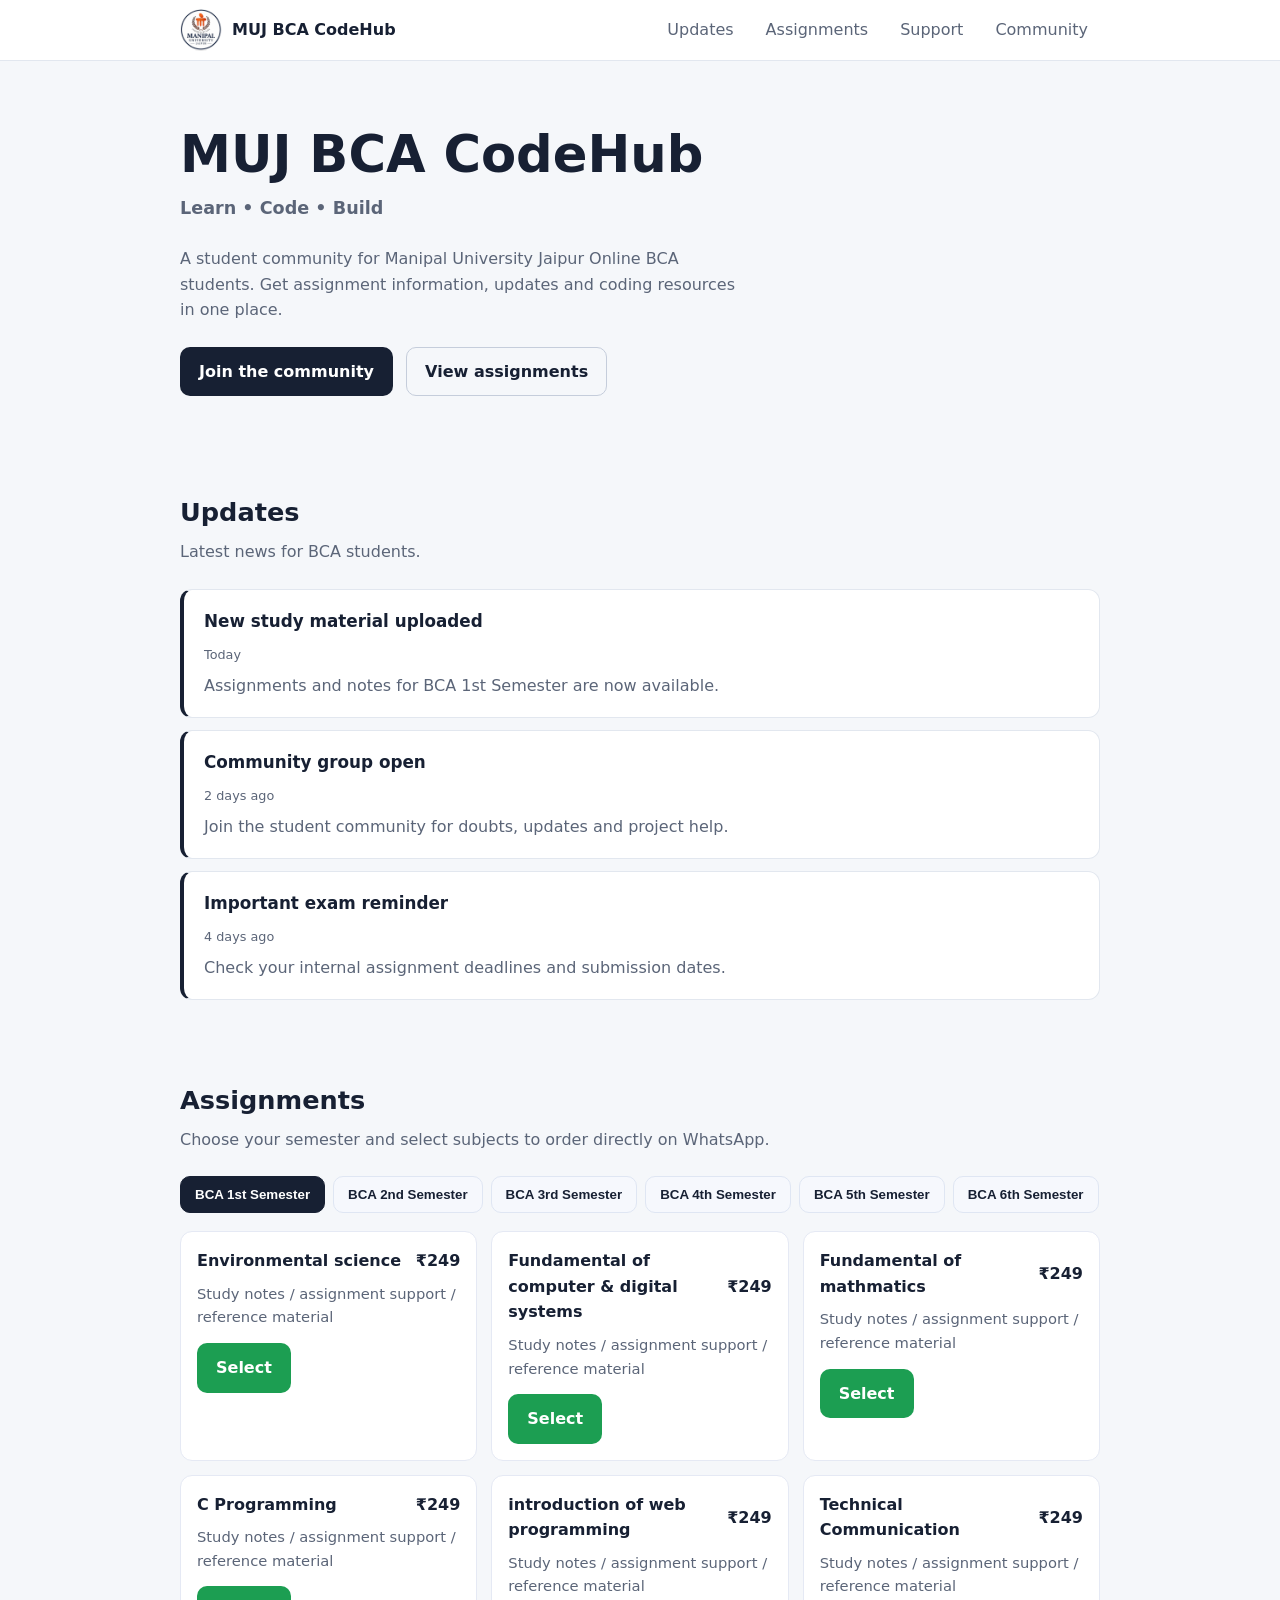
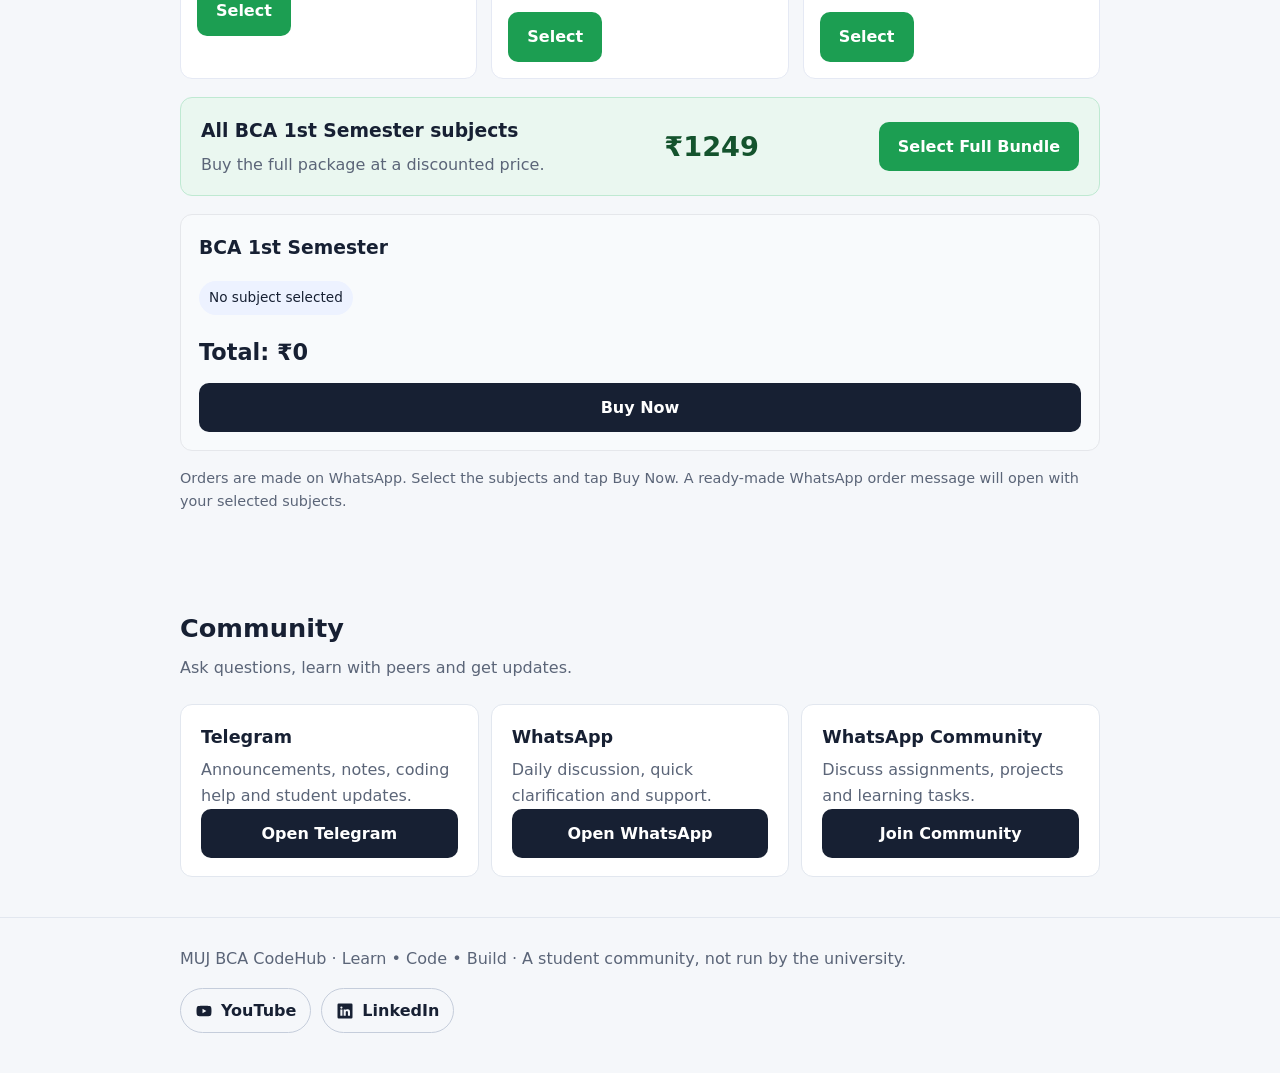
==== index.html @ c63b12f6 "Update index.html" ====
<!DOCTYPE html>
<html lang="en">
<head>
  <meta charset="UTF-8" />
  <meta name="viewport" content="width=device-width, initial-scale=1" />
  <title>MUJ BCA CodeHub | Learn • Code • Build</title>
  <meta name="description" content="Community website for Manipal University Jaipur Online BCA students: updates, assignments and coding resources." />
  <link rel="stylesheet" href="style.css" />
</head>
<body>

  <header>
    <div class="wrap header-row">
      <a class="brand" href="#top">
        <img class="logo-img" alt="Manipal University Jaipur logo" width="42" height="42" src="logo.png" />
        <span class="brand-name">MUJ BCA CodeHub</span>
      </a>

     <nav>
  <a href="#updates">Updates</a>
  <a href="#assignments">Assignments</a>
  <a href="support.html">Support</a>
  <a href="#community">Community</a>
</nav>
    </div>
  </header>

  <main id="top">
    <section class="hero">
      <div class="wrap">
        <h1>MUJ BCA CodeHub</h1>
        <p class="tagline">Learn • Code • Build</p>
        <p>A student community for Manipal University Jaipur Online BCA students. Get assignment information, updates and coding resources in one place.</p>
        <a class="btn btn-primary" href="#community">Join the community</a>
        <a class="btn btn-light" href="#assignments">View assignments</a>
      </div>
    </section>

    <section id="updates">
      <div class="wrap">
        <h2>Updates</h2>
        <p class="section-note">Latest news for BCA students.</p>

        <div class="updates">
          <article class="card update">
            <h3>New study material uploaded</h3>
            <time>Today</time>
            <p>Assignments and notes for BCA 1st Semester are now available.</p>
          </article>

          <article class="card update">
            <h3>Community group open</h3>
            <time>2 days ago</time>
            <p>Join the student community for doubts, updates and project help.</p>
          </article>

          <article class="card update">
            <h3>Important exam reminder</h3>
            <time>4 days ago</time>
            <p>Check your internal assignment deadlines and submission dates.</p>
          </article>
        </div>
      </div>
    </section>

    <section id="assignments">
      <div class="wrap">
        <h2>Assignments</h2>
        <p class="section-note">Choose your semester and select subjects to order directly on WhatsApp.</p>

        <div class="tabs" id="semester-tabs" aria-label="Semesters"></div>

        <div class="subjects-wrap">
          <div class="subjects" id="subjects-list"></div>
        </div>

        <div class="card bundle" id="bundle-card"></div>

        <div class="summary" id="summary"></div>

        <p class="how-to">
          Orders are made on WhatsApp. Select the subjects and tap Buy Now.
          A ready-made WhatsApp order message will open with your selected subjects.
        </p>
      </div>
    </section>

    <section id="community">
      <div class="wrap">
        <h2>Community</h2>
        <p class="section-note">Ask questions, learn with peers and get updates.</p>

        <div class="links">
          <article class="card link-card">
            <div>
              <h3>Telegram</h3>
              <p>Announcements, notes, coding help and student updates.</p>
            </div>
            <a class="btn btn-primary" href="https://t.me/muj_bca" target="_blank" rel="noopener">Open Telegram</a>
          </article>

          <article class="card link-card">
            <div>
              <h3>WhatsApp</h3>
              <p>Daily discussion, quick clarification and support.</p>
            </div>
            <a class="btn btn-primary" href="https://wa.me/+918750399015" target="_blank" rel="noopener">Open WhatsApp</a>
          </article>

          <article class="card link-card">
            <div>
              <h3>WhatsApp Community</h3>
              <p>Discuss assignments, projects and learning tasks.</p>
            </div>
            <a class="btn btn-primary" href="https://chat.whatsapp.com/Hvkx0GM9Dso0vhplmhSDgk" target="_blank" rel="noopener">Join Community</a>
          </article>
        </div>
      </div>
    </section>
  </main>

  <footer>
    <div class="wrap footer-row">
      <p class="footer-text">MUJ BCA CodeHub · Learn • Code • Build · A student community, not run by the university.</p>

      <div class="social">
        <a href="https://youtube.com/@suchcut" target="_blank" rel="noopener" aria-label="YouTube">
          <svg viewBox="0 0 24 24" fill="currentColor" aria-hidden="true">
            <path d="M21.6 7.2a2.5 2.5 0 0 0-1.8-1.8C18.2 5 12 5 12 5s-6.2 0-7.8.4A2.5 2.5 0 0 0 2.4 7.2C2 8.8 2 12 2 12s0 3.2.4 4.8a2.5 2.5 0 0 0 1.8 1.8C5.8 19 12 19 12 19s6.2 0 7.8-.4a2.5 2.5 0 0 0 1.8-1.8c.4-1.6.4-4.8.4-4.8s0-3.2-.4-4.8zM10 15V9l5.2 3z"/>
          </svg>
          YouTube
        </a>

        <a href="https://www.linkedin.com/in/abhishek-rai-b05128407?utm_source=share_via&utm_content=profile&utm_medium=member_android" target="_blank" rel="noopener" aria-label="LinkedIn">
          <svg viewBox="0 0 24 24" fill="currentColor" aria-hidden="true">
            <path d="M20.4 2H3.6A1.6 1.6 0 0 0 2 3.6v16.8A1.6 1.6 0 0 0 3.6 22h16.8a1.6 1.6 0 0 0 1.6-1.6V3.6A1.6 1.6 0 0 0 20.4 2zM7.2 5.9a1.5 1.5 0 1 1 0 3 1.5 1.5 0 0 1 0-3zM5.8 10h2.8v8.2H5.8zM10.2 10h2.7v1.1c.4-.7 1.3-1.3 2.6-1.3 2.6 0 3.2 1.7 3.2 3.9v4.5h-2.8v-4c0-1-.1-2.1-1.4-2.1s-1.5 1-1.5 2.1v4h-2.8z"/>
          </svg>
          LinkedIn
        </a>
      </div>
    </div>
  </footer>

  <script src="script.js"></script>
</body>
</html>
---- style.css ----
:root {
  --ink: #172033;
  --muted: #5b6578;
  --bg: #f5f7fa;
  --card: #ffffff;
  --line: #e2e7ef;
  --accent: #1c9e52;
  --accent-dark: #167f41;
  --accent-soft: #eaf7f0;
  --radius: 12px;
}

* { box-sizing: border-box; }

html {
  scroll-behavior: smooth;
  scroll-padding-top: 70px;
}

body {
  margin: 0;
  background: var(--bg);
  color: var(--ink);
  font-family: system-ui, -apple-system, "Segoe UI", Roboto, sans-serif;
  line-height: 1.6;
}

a:focus-visible,
button:focus-visible {
  outline: 3px solid var(--accent);
  outline-offset: 2px;
}

.wrap {
  max-width: 960px;
  margin: 0 auto;
  padding: 0 20px;
}

header {
  position: sticky;
  top: 0;
  z-index: 10;
  background: rgba(255, 255, 255, 0.96);
  border-bottom: 1px solid var(--line);
}

.header-row {
  display: flex;
  align-items: center;
  justify-content: space-between;
  gap: 8px;
  min-height: 60px;
}

.brand {
  display: flex;
  align-items: center;
  gap: 10px;
  color: var(--ink);
  text-decoration: none;
  font-weight: 700;
}

.logo-img {
  width: 42px;
  height: 42px;
  border-radius: 50%;
  display: block;
}

.brand-name {
  line-height: 1.2;
}

nav {
  display: flex;
  gap: 8px;
}

nav a {
  font-weight: 500;
  color: var(--muted);
  text-decoration: none;
  padding: 8px 12px;
  border-radius: 8px;
  transition: 0.2s ease;
}

.hero {
  padding: 64px 0 48px;
}

.hero h1 {
  margin: 0 0 10px;
  font-size: clamp(2rem, 7vw, 3.2rem);
  line-height: 1.15;
}

.tagline {
  margin: 0 0 16px;
  color: var(--muted);
  font-weight: 700;
  font-size: 1.1rem;
}

.hero p {
  max-width: 560px;
  margin: 0 0 24px;
  color: var(--muted);
}

.btn {
  display: inline-block;
  border: 1px solid transparent;
  border-radius: 10px;
  font: inherit;
  font-weight: 700;
  text-decoration: none;
  text-align: center;
  padding: 11px 18px;
  cursor: pointer;
  transition: 0.2s ease;
}

.btn-primary {
  background: var(--ink);
  color: #fff;
}

.btn-light {
  background: transparent;
  color: var(--ink);
  border-color: #c5cddb;
}

.btn-order {
  background: var(--accent);
  color: #fff;
}

.hero .btn {
  margin: 0 8px 8px 0;
}

section {
  padding: 40px 0;
}

section h2 {
  margin: 0 0 6px;
  font-size: 1.6rem;
}

.section-note {
  margin: 0 0 24px;
  color: var(--muted);
}

.card {
  background: var(--card);
  border: 1px solid var(--line);
  border-radius: var(--radius);
  padding: 18px 20px;
}

.update {
  border-left: 4px solid var(--ink);
}

.update h3 {
  margin: 0 0 6px;
  font-size: 1.05rem;
}

.update time {
  display: inline-block;
  color: var(--muted);
  font-size: 0.8rem;
  margin-bottom: 8px;
}

.update p {
  margin: 0;
  color: var(--muted);
}

.updates {
  display: grid;
  gap: 12px;
}

.tabs {
  display: flex;
  flex-wrap: wrap;
  gap: 8px;
  margin-bottom: 18px;
}

.tab {
  border: 1px solid #dfe6f3;
  background: #f6f8fd;
  color: var(--ink);
  border-radius: 10px;
  padding: 10px 14px;
  font-weight: 700;
  cursor: pointer;
}

.tab.active {
  background: var(--ink);
  color: #fff;
  border-color: var(--ink);
}

.subjects {
  display: grid;
  grid-template-columns: repeat(auto-fit, minmax(220px, 1fr));
  gap: 14px;
}

.subject-card {
  background: #fff;
  border: 1px solid #e5e9f4;
  border-radius: 12px;
  padding: 16px;
}

.subject-card.selected {
  border-color: #1d4ed8;
  background: #eef4ff;
}

.subject-top {
  display: flex;
  justify-content: space-between;
  align-items: center;
  gap: 10px;
  margin-bottom: 8px;
}

.subject-top h3 {
  margin: 0;
  font-size: 1rem;
}

.price {
  font-weight: 800;
  color: var(--ink);
}

.subject-desc {
  margin: 0 0 14px;
  color: var(--muted);
  font-size: 0.92rem;
}

.bundle {
  margin-top: 18px;
  background: var(--accent-soft);
  border-color: #bfe9d2;
}

.bundle-inner {
  display: flex;
  align-items: center;
  justify-content: space-between;
  gap: 16px;
  flex-wrap: wrap;
}

.bundle h3 {
  margin: 0 0 6px;
}

.bundle p {
  margin: 0;
  color: var(--muted);
}

.bundle-price {
  font-size: 1.7rem;
  font-weight: 900;
  color: #14532d;
}

.summary {
  margin-top: 18px;
  background: #f8fafc;
  border: 1px solid #e5e7eb;
  border-radius: 12px;
  padding: 18px;
}

.summary h3 {
  margin: 0 0 10px;
}

.summary-list {
  display: flex;
  flex-wrap: wrap;
  gap: 8px;
  padding: 8px 0;
}

.summary-list span {
  background: #edf2ff;
  border-radius: 999px;
  padding: 6px 10px;
  font-size: 0.85rem;
}

.summary-total {
  font-size: 1.4rem;
  font-weight: 800;
  margin: 12px 0;
}

.summary .btn {
  width: 100%;
}

.links {
  display: grid;
  gap: 12px;
}

.link-card {
  display: flex;
  flex-direction: column;
  justify-content: space-between;
  min-height: 170px;
}

.link-card h3 {
  margin: 0 0 6px;
  font-size: 1.1rem;
}

.link-card p {
  margin: 0;
  color: var(--muted);
}

footer {
  border-top: 1px solid var(--line);
  padding: 28px 0 40px;
}

.footer-row {
  display: flex;
  align-items: center;
  justify-content: space-between;
  flex-wrap: wrap;
  gap: 16px;
}

.footer-text {
  margin: 0;
  color: var(--muted);
}

.social {
  display: flex;
  gap: 10px;
  flex-wrap: wrap;
}

.social a {
  display: inline-flex;
  align-items: center;
  gap: 8px;
  text-decoration: none;
  color: var(--ink);
  border: 1px solid #c5cddb;
  border-radius: 999px;
  padding: 9px 14px;
  font-weight: 700;
  transition: 0.2s ease;
}

.social svg {
  width: 18px;
  height: 18px;
}

.how-to {
  margin-top: 16px;
  color: var(--muted);
  font-size: 0.9rem;
}

@media (min-width: 800px) {
  .links {
    grid-template-columns: repeat(3, 1fr);
  }
}

@media (max-width: 640px) {
  .header-row {
    flex-direction: column;
    justify-content: center;
    padding-top: 8px;
    padding-bottom: 8px;
  }

  nav {
    width: 100%;
    justify-content: space-between;
  }

  nav a {
    flex: 1;
    text-align: center;
  }

  .hero .btn,
  .summary .btn,
  .link-card .btn {
    display: block;
    width: 100%;
    margin-right: 0;
  }

  .bundle-inner {
    flex-direction: column;
    align-items: flex-start;
  }

  .social {
    width: 100%;
  }

  .social a {
    flex: 1 1 auto;
    justify-content: center;
  }
}

@media (hover: hover) {
  nav a:hover {
    background: #eef2ff;
    color: var(--ink);
  }

  .btn:hover {
    transform: translateY(-2px);
    box-shadow: 0 6px 14px rgba(23, 32, 51, 0.15);
  }

  .btn-primary:hover { background: #2b3957; }
  .btn-light:hover { background: #fff; border-color: var(--ink); }
  .btn-order:hover { background: var(--accent-dark); }

  .social a:hover {
    transform: translateY(-2px);
    box-shadow: 0 6px 14px rgba(23, 32, 51, 0.12);
    border-color: var(--ink);
  }
}
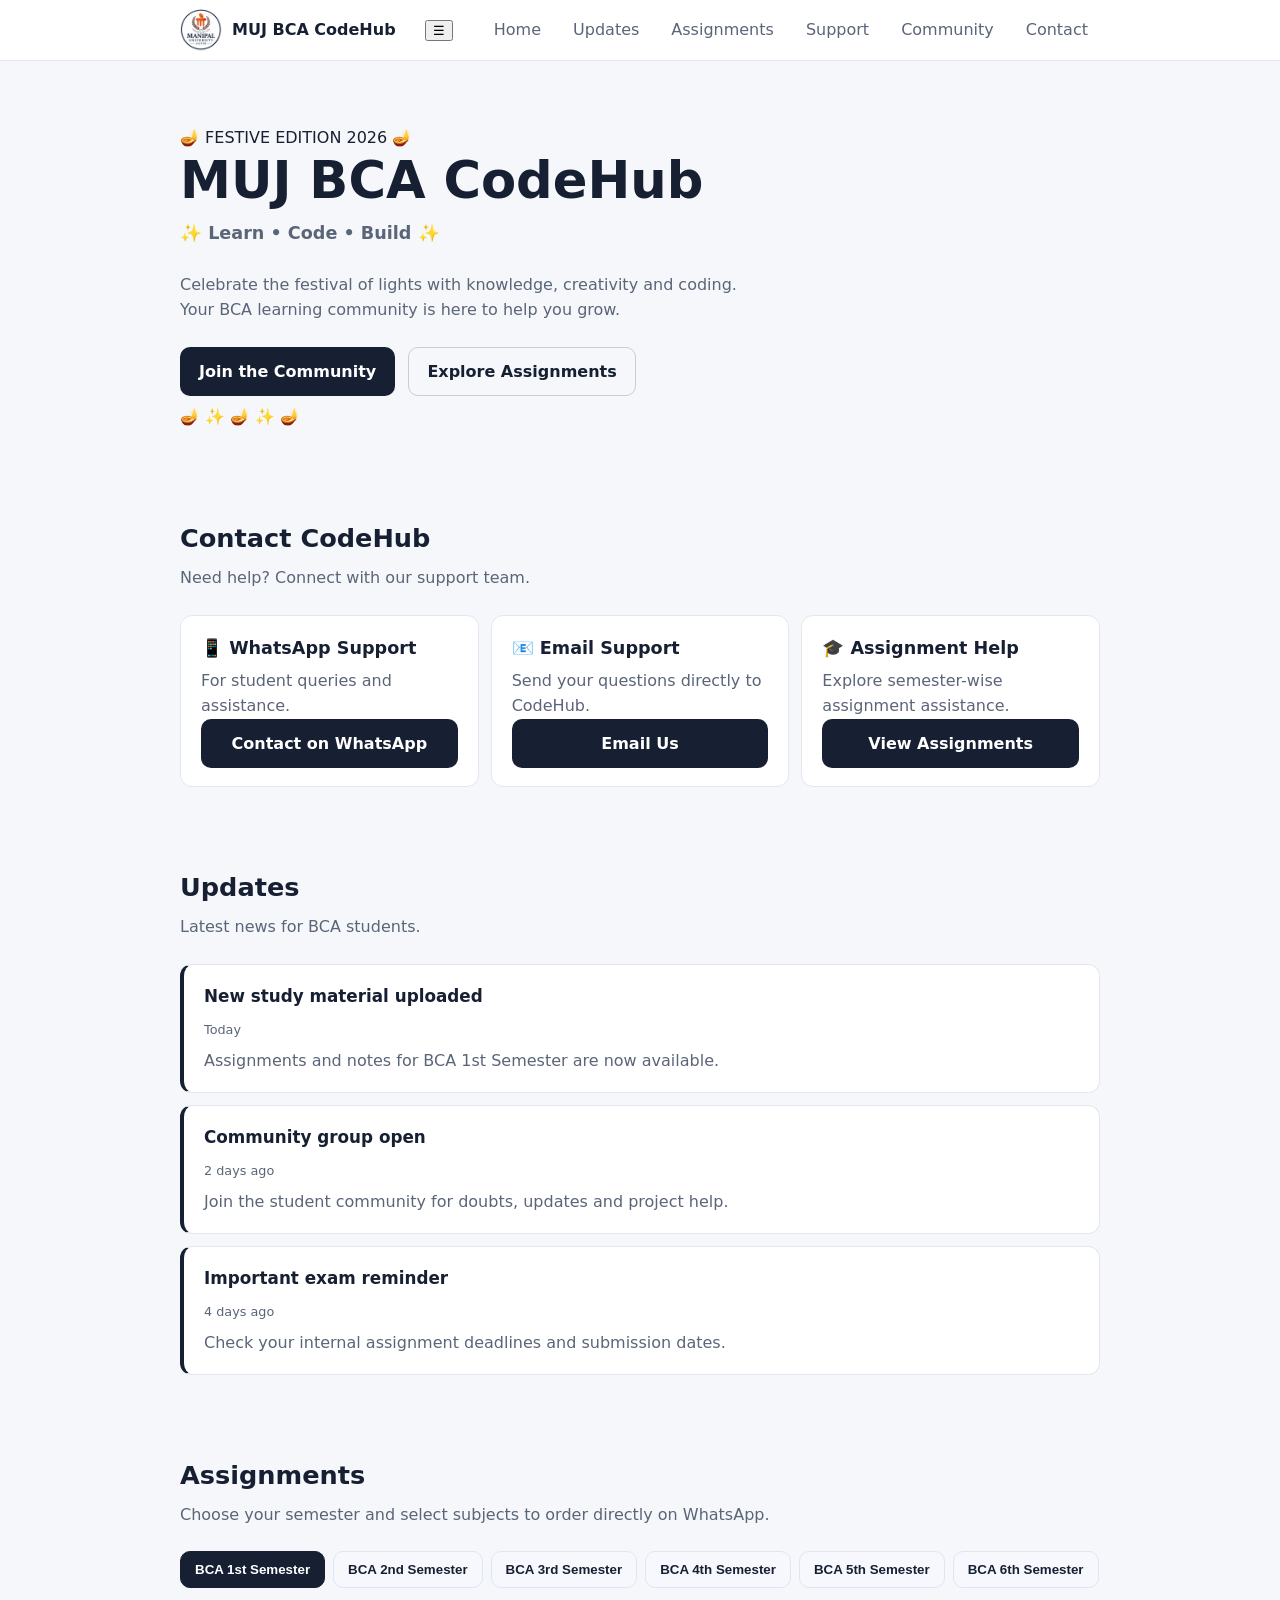
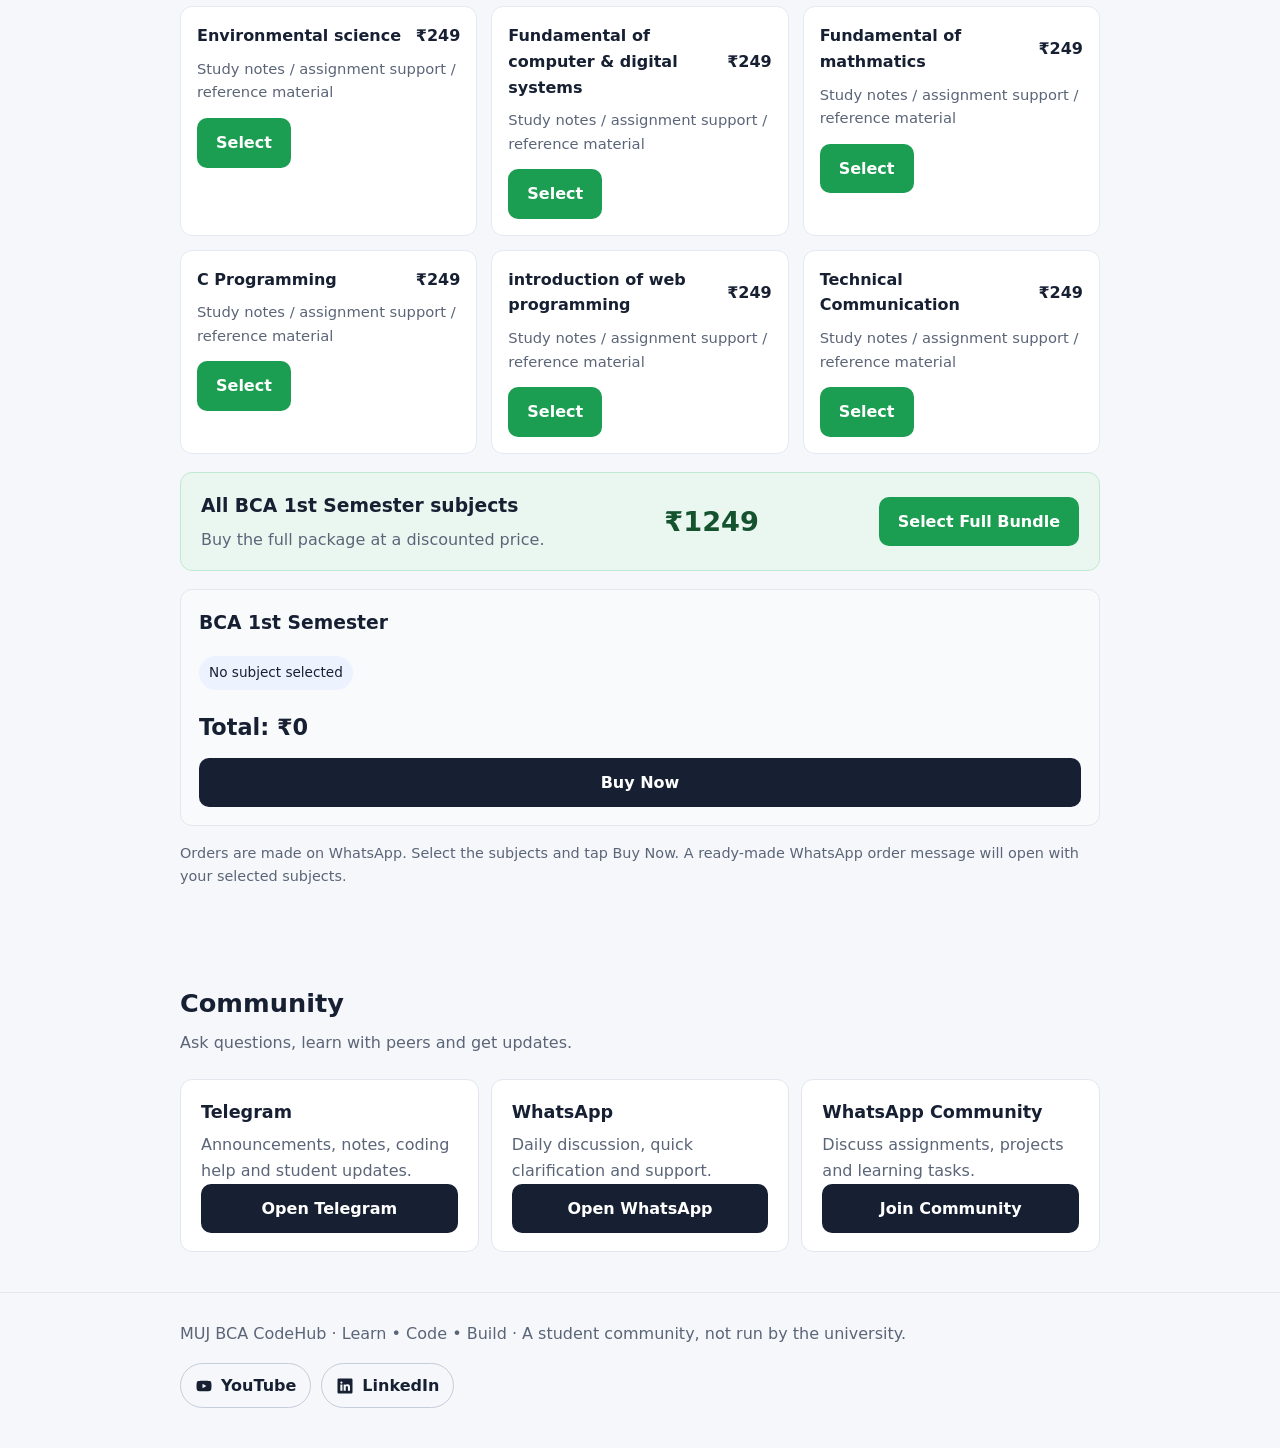
==== commit 2e44feb9: "Update index.html" ====
--- a/index.html
+++ b/index.html
@@ -16,25 +16,92 @@
         <span class="brand-name">MUJ BCA CodeHub</span>
       </a>
 
-     <nav>
+    <button class="menu-toggle" id="menu-toggle"
+        aria-label="Open menu" aria-expanded="false">
+  ☰
+</button>
+
+<nav id="main-nav">
+  <a href="#top">Home</a>
   <a href="#updates">Updates</a>
   <a href="#assignments">Assignments</a>
   <a href="support.html">Support</a>
   <a href="#community">Community</a>
+  <a href="#contact">Contact</a>
 </nav>
+
     </div>
   </header>
 
   <main id="top">
     <section class="hero">
-      <div class="wrap">
-        <h1>MUJ BCA CodeHub</h1>
-        <p class="tagline">Learn • Code • Build</p>
-        <p>A student community for Manipal University Jaipur Online BCA students. Get assignment information, updates and coding resources in one place.</p>
-        <a class="btn btn-primary" href="#community">Join the community</a>
-        <a class="btn btn-light" href="#assignments">View assignments</a>
-      </div>
-    </section>
+  <div class="wrap">
+
+    <div class="diwali-badge">🪔 FESTIVE EDITION 2026 🪔</div>
+
+    <h1>MUJ BCA CodeHub</h1>
+
+    <p class="tagline">✨ Learn • Code • Build ✨</p>
+
+    <p>
+      Celebrate the festival of lights with knowledge,
+      creativity and coding. Your BCA learning community
+      is here to help you grow.
+    </p>
+
+    <a class="btn btn-primary" href="#community">
+      Join the Community
+    </a>
+
+    <a class="btn btn-light" href="#assignments">
+      Explore Assignments
+    </a>
+
+    <div class="diwali-lights">
+      🪔 ✨ 🪔 ✨ 🪔
+    </div>
+
+  </div>
+</section>
+
+<section id="contact">
+  <div class="wrap">
+    <h2>Contact CodeHub</h2>
+    <p class="section-note">
+      Need help? Connect with our support team.
+    </p>
+
+    <div class="links">
+      <article class="card link-card">
+        <h3>📱 WhatsApp Support</h3>
+        <p>For student queries and assistance.</p>
+        <a class="btn btn-primary"
+           href="https://wa.me/918750399015"
+           target="_blank" rel="noopener">
+          Contact on WhatsApp
+        </a>
+      </article>
+
+      <article class="card link-card">
+        <h3>📧 Email Support</h3>
+        <p>Send your questions directly to CodeHub.</p>
+        <a class="btn btn-primary"
+           href="mailto:mujcodehub@gmail.com">
+          Email Us
+        </a>
+      </article>
+
+      <article class="card link-card">
+        <h3>🎓 Assignment Help</h3>
+        <p>Explore semester-wise assignment assistance.</p>
+        <a class="btn btn-primary" href="#assignments">
+          View Assignments
+        </a>
+      </article>
+    </div>
+  </div>
+</section>
+
 
     <section id="updates">
       <div class="wrap">
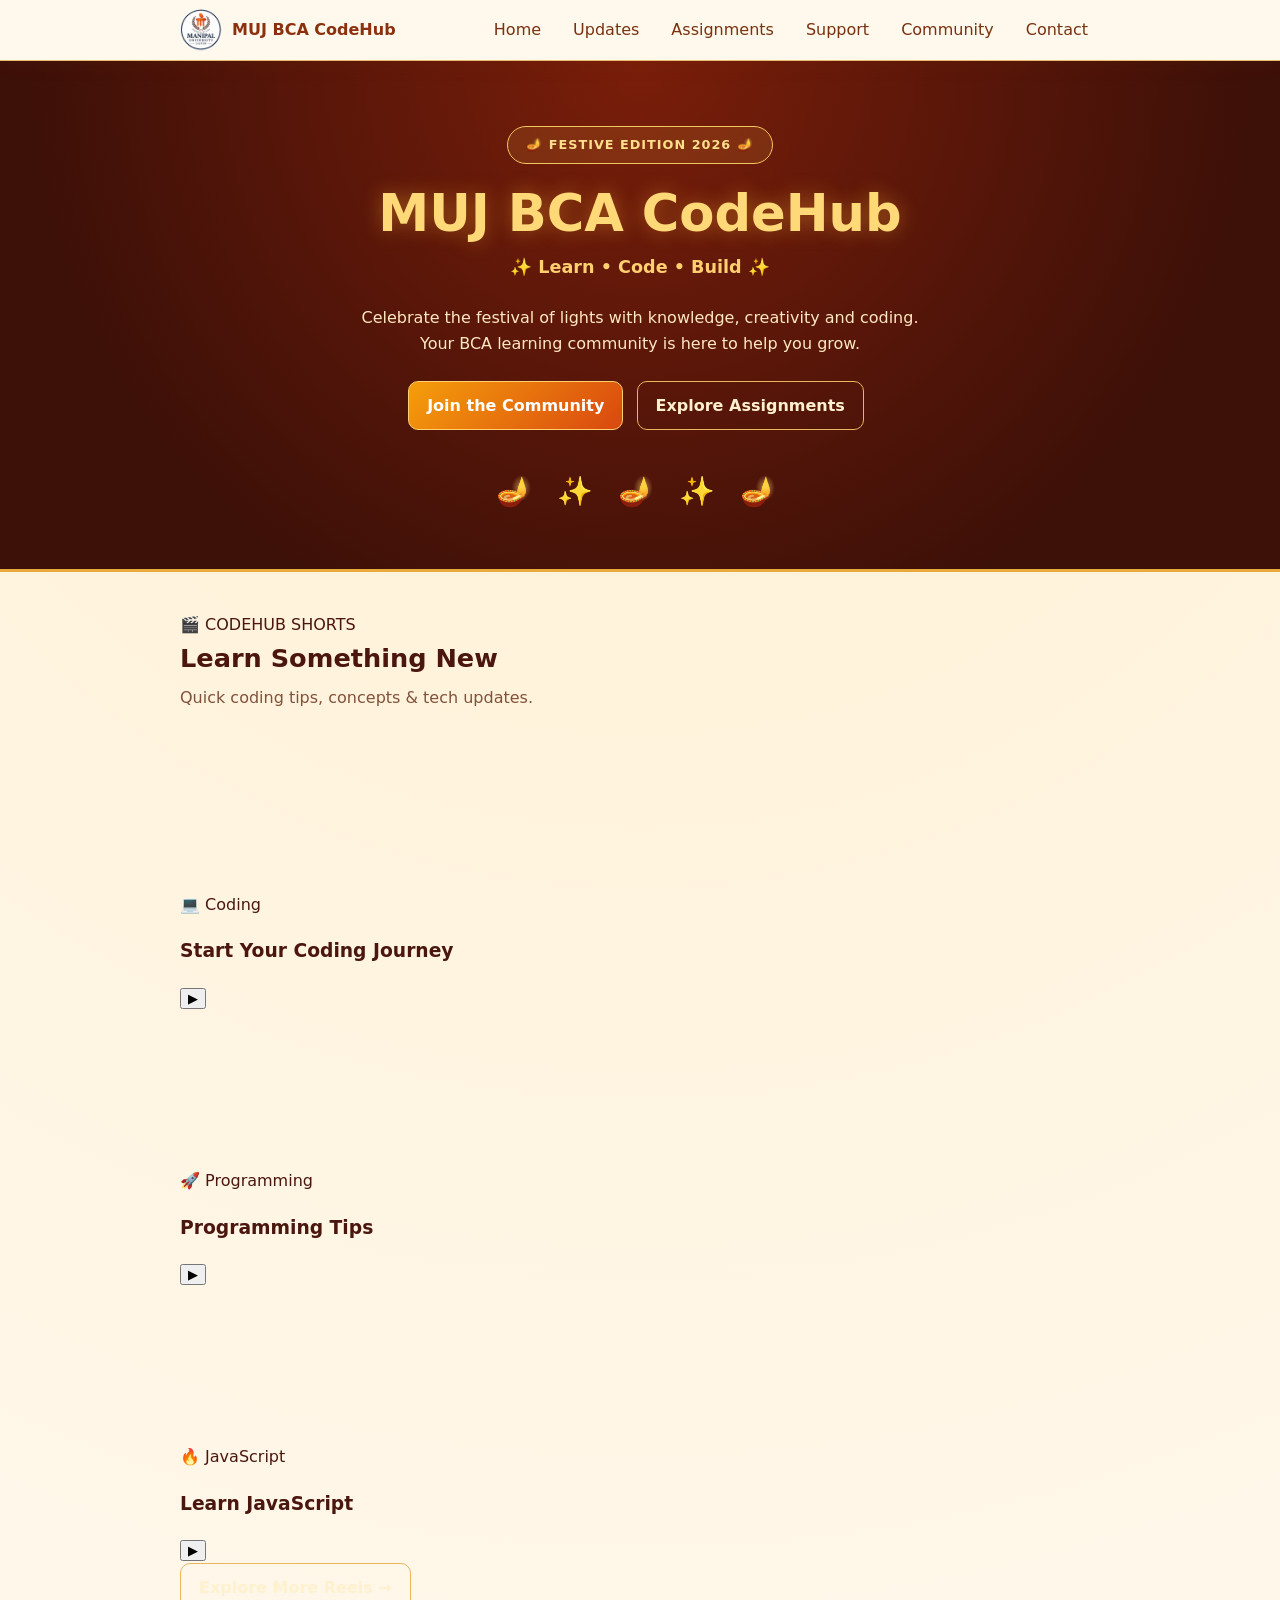
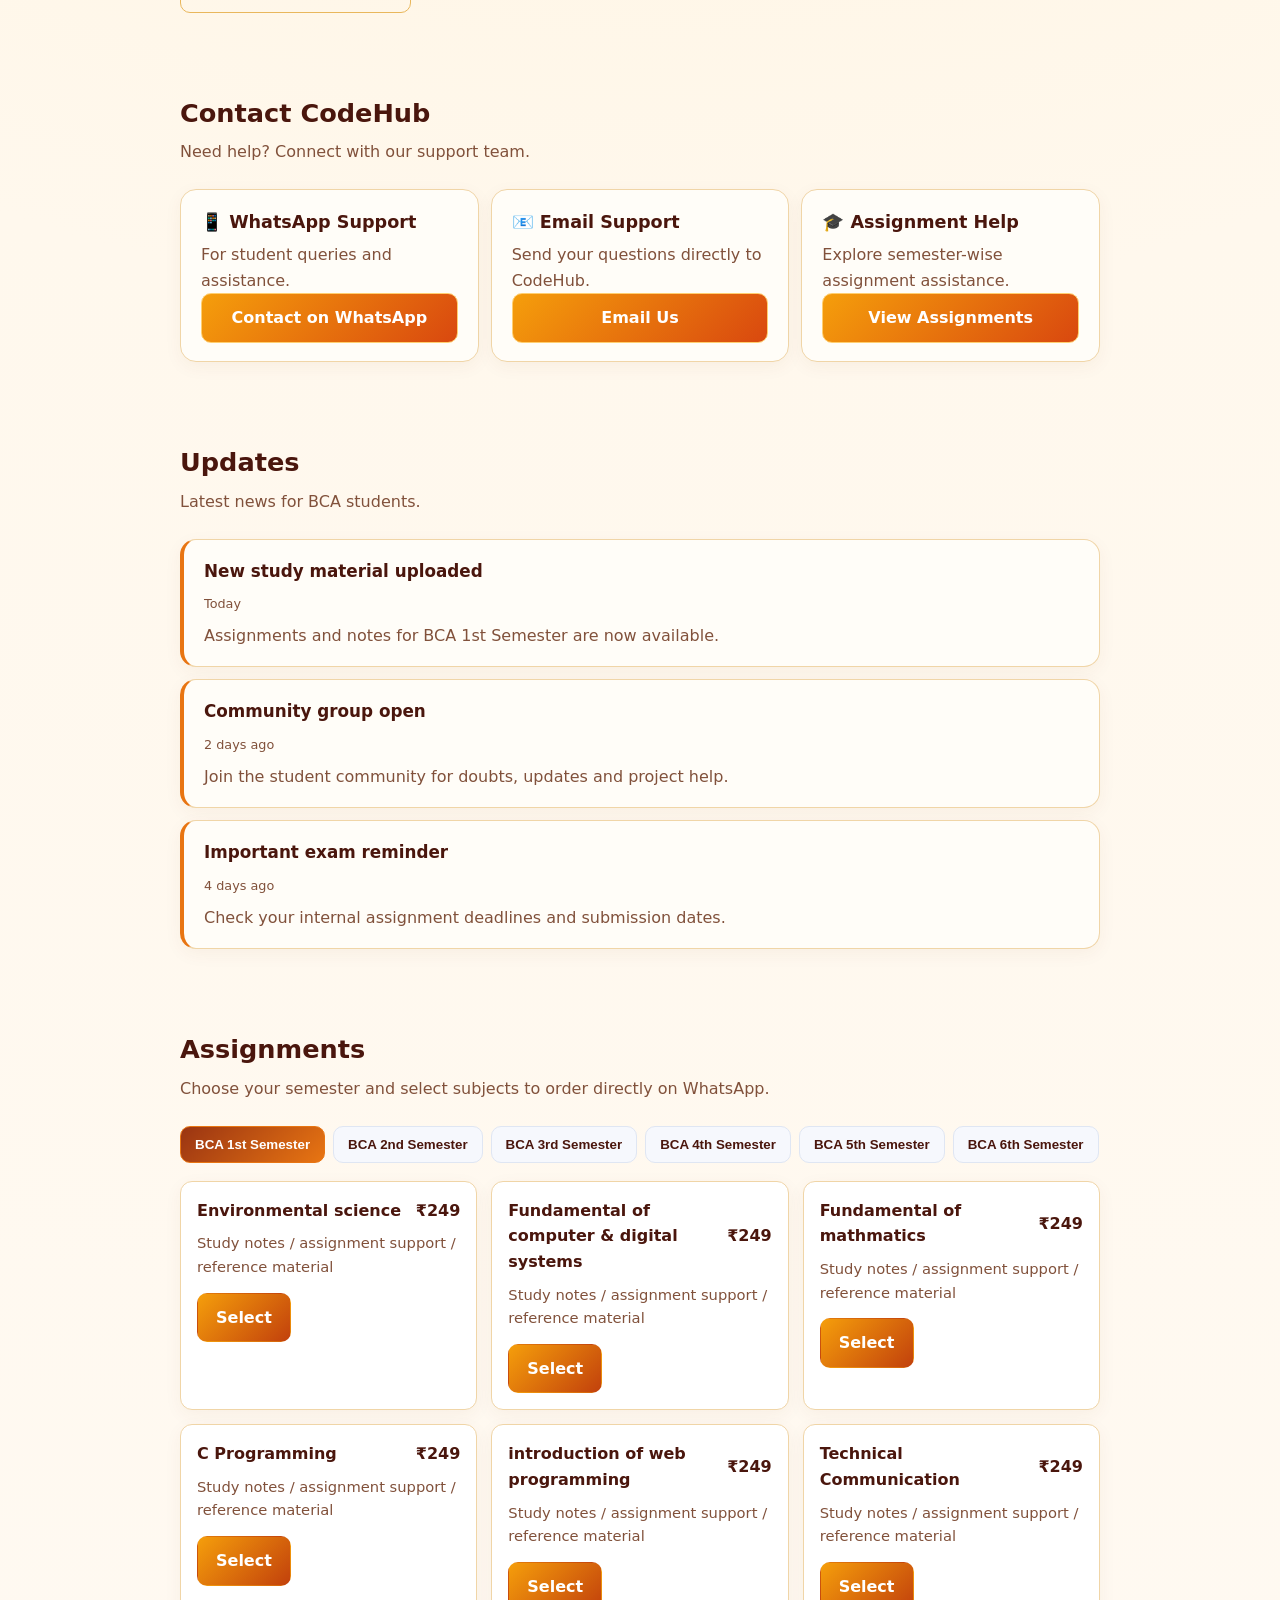
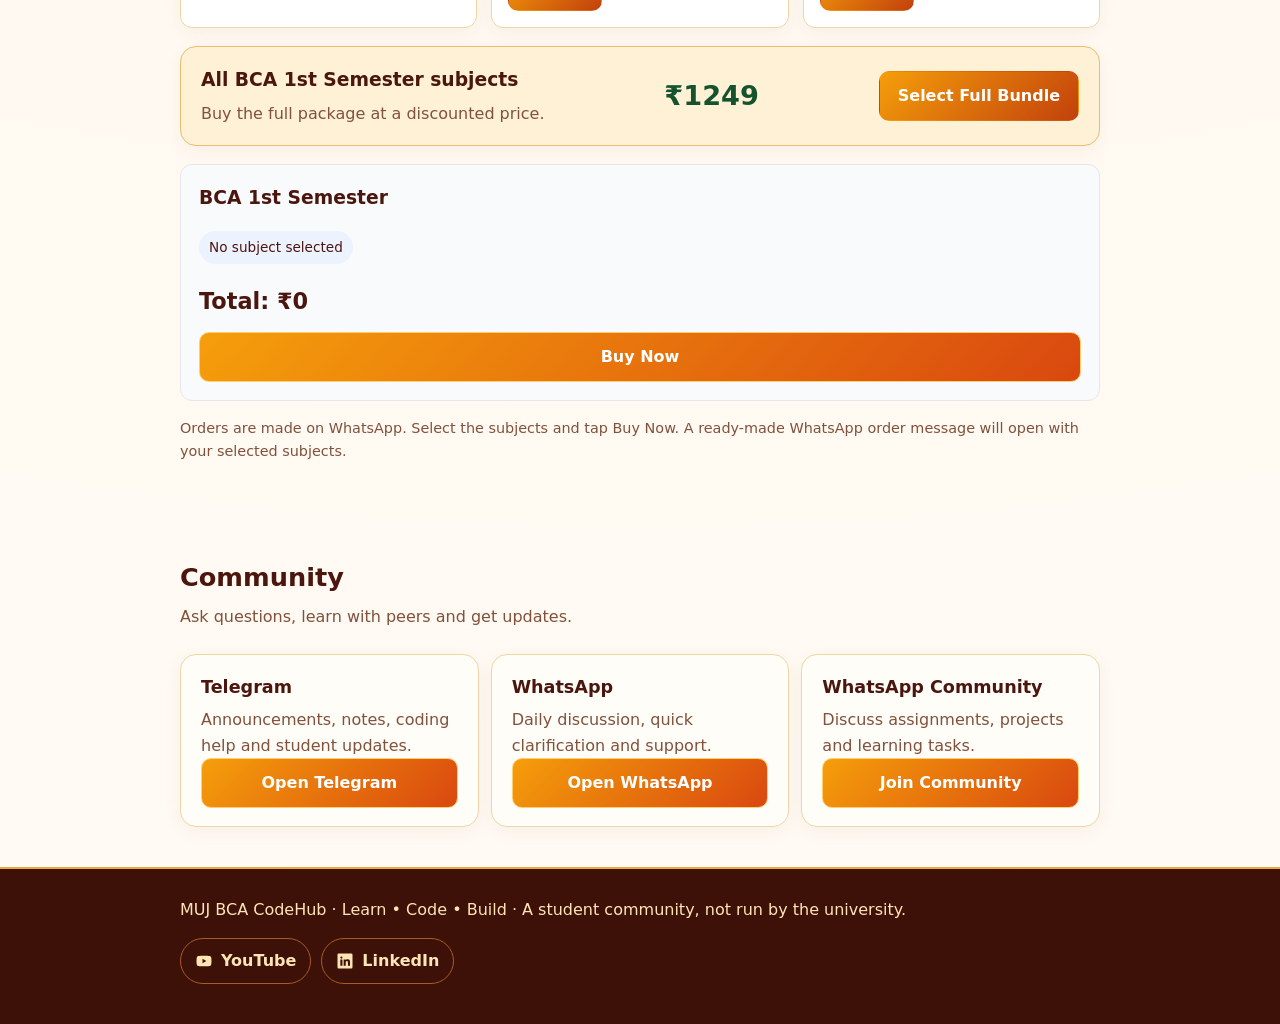
==== commit 8d243226: "Update index.html" ====
--- a/index.html
+++ b/index.html
@@ -64,6 +64,96 @@
   </div>
 </section>
 
+
+<!-- ===== CODEHUB REELS SECTION ===== -->
+
+<section id="codehub-reels" class="reels-section">
+  <div class="wrap">
+
+    <div class="reels-heading">
+      <span class="reels-badge">🎬 CODEHUB SHORTS</span>
+      <h2>Learn Something New</h2>
+      <p class="section-note">
+        Quick coding tips, concepts & tech updates.
+      </p>
+    </div>
+
+    <div class="reels-container">
+
+      <!-- REEL 1 -->
+      <article class="reel-card">
+        <video
+          class="reel-video"
+          src="videos/video1.mp4"
+          poster="videos/video1.jpg"
+          muted
+          playsinline
+          preload="metadata">
+        </video>
+
+        <div class="reel-overlay">
+          <span class="reel-category">💻 Coding</span>
+          <h3>Start Your Coding Journey</h3>
+          <button class="reel-play-btn" aria-label="Play video">
+            ▶
+          </button>
+        </div>
+      </article>
+
+      <!-- REEL 2 -->
+      <article class="reel-card">
+        <video
+          class="reel-video"
+          src="videos/video2.mp4"
+          poster="videos/video2.jpg"
+          muted
+          playsinline
+          preload="metadata">
+        </video>
+
+        <div class="reel-overlay">
+          <span class="reel-category">🚀 Programming</span>
+          <h3>Programming Tips</h3>
+          <button class="reel-play-btn" aria-label="Play video">
+            ▶
+          </button>
+        </div>
+      </article>
+
+      <!-- REEL 3 -->
+      <article class="reel-card">
+        <video
+          class="reel-video"
+          src="videos/video3.mp4"
+          poster="videos/video3.jpg"
+          muted
+          playsinline
+          preload="metadata">
+        </video>
+
+        <div class="reel-overlay">
+          <span class="reel-category">🔥 JavaScript</span>
+          <h3>Learn JavaScript</h3>
+          <button class="reel-play-btn" aria-label="Play video">
+            ▶
+          </button>
+        </div>
+      </article>
+
+    </div>
+
+    <div class="reels-footer">
+      <a href="#codehub-reels" class="btn btn-light">
+        Explore More Reels →
+      </a>
+    </div>
+
+  </div>
+</section>
+
+<!-- ===== END CODEHUB REELS ===== -->
+
+
 <section id="contact">
   <div class="wrap">
     <h2>Contact CodeHub</h2>
--- a/style.css
+++ b/style.css
@@ -457,4 +457,197 @@
     box-shadow: 0 6px 14px rgba(23, 32, 51, 0.12);
     border-color: var(--ink);
   }
+}
+
+/* ===== CODEHUB DIWALI PREMIUM THEME ===== */
+
+:root {
+  --ink: #4a160d;
+  --muted: #81513b;
+  --bg: #fff8ed;
+  --card: #fffdf8;
+  --line: #f0d5a7;
+  --accent: #e87512;
+  --accent-dark: #b94d08;
+  --accent-soft: #fff0d5;
+  --radius: 16px;
+}
+
+body {
+  background:
+    radial-gradient(circle at top, #fff0d2 0%, #fff8ed 45%, #fffaf4 100%);
+  color: var(--ink);
+}
+
+header {
+  background: rgba(255, 248, 237, 0.97);
+  border-bottom: 1px solid #e9bd70;
+  box-shadow: 0 4px 18px rgba(125, 55, 8, 0.08);
+}
+
+.brand-name {
+  color: #8b310d;
+}
+
+nav a {
+  color: #79320f;
+}
+
+nav a:hover {
+  background: #ffe6bd;
+  color: #a53c06;
+}
+
+.hero {
+  text-align: center;
+  position: relative;
+  overflow: hidden;
+  padding: 65px 0 55px;
+  background:
+    radial-gradient(circle at 50% 0%, #7a1e0a, #3d1008 75%);
+  color: #fff4d5;
+  border-bottom: 3px solid #e8a93d;
+}
+
+.hero h1 {
+  color: #ffd878;
+  text-shadow: 0 0 20px rgba(255, 177, 48, 0.4);
+}
+
+.hero p {
+  color: #ffe8c1;
+  margin-left: auto;
+  margin-right: auto;
+}
+
+.hero .tagline {
+  color: #ffcf70;
+}
+
+.diwali-badge {
+  display: inline-block;
+  padding: 8px 18px;
+  margin-bottom: 20px;
+  border: 1px solid #f4c65e;
+  border-radius: 999px;
+  background: rgba(255, 190, 65, 0.12);
+  color: #ffdf8a;
+  font-weight: 800;
+  letter-spacing: 1px;
+  font-size: 0.8rem;
+}
+
+.diwali-lights {
+  margin-top: 30px;
+  font-size: 1.8rem;
+  letter-spacing: 8px;
+}
+
+.btn-primary {
+  background: linear-gradient(135deg, #f59e0b, #d9480f);
+  color: #fff;
+  border: 1px solid #ffcf70;
+}
+
+.btn-light {
+  color: #fff1ce;
+  border-color: #e9b75c;
+}
+
+.btn-order {
+  background: linear-gradient(135deg, #f59e0b, #c2410c);
+}
+
+.card,
+.subject-card {
+  border-color: #f0d5a7;
+  box-shadow: 0 5px 18px rgba(125, 55, 8, 0.05);
+}
+
+.update {
+  border-left-color: #e87512;
+}
+
+.tab.active {
+  background: linear-gradient(135deg, #9a3412, #e87512);
+  border-color: #e87512;
+}
+
+.bundle {
+  background: #fff1d6;
+  border-color: #e9bd70;
+}
+
+.subject-card.selected {
+  background: #fff1d6;
+  border-color: #e87512;
+}
+
+footer {
+  background: #3d1008;
+  border-top: 2px solid #e8a93d;
+}
+
+.footer-text {
+  color: #ffe5b5;
+}
+
+.social a {
+  color: #ffe5b5;
+  border-color: #a85b25;
+}
+
+/* Responsive menu */
+
+.menu-toggle {
+  display: none;
+  background: #8b310d;
+  color: #fff4d5;
+  border: 1px solid #e8a93d;
+  border-radius: 10px;
+  padding: 8px 13px;
+  font-size: 1.3rem;
+  cursor: pointer;
+}
+
+@media (max-width: 640px) {
+  .header-row {
+    flex-direction: row;
+    justify-content: space-between;
+    flex-wrap: wrap;
+    padding-top: 10px;
+    padding-bottom: 10px;
+  }
+
+  .menu-toggle {
+    display: block;
+  }
+
+  nav {
+    display: none;
+    width: 100%;
+    flex-direction: column;
+    gap: 5px;
+    padding-top: 10px;
+  }
+
+  nav.open {
+    display: flex;
+  }
+
+  nav a {
+    width: 100%;
+    text-align: left;
+    background: #fff0d5;
+    border: 1px solid #f0d5a7;
+  }
+
+  .hero {
+    padding: 48px 0 40px;
+  }
+
+  .diwali-lights {
+    letter-spacing: 3px;
+    font-size: 1.5rem;
+  }
 }
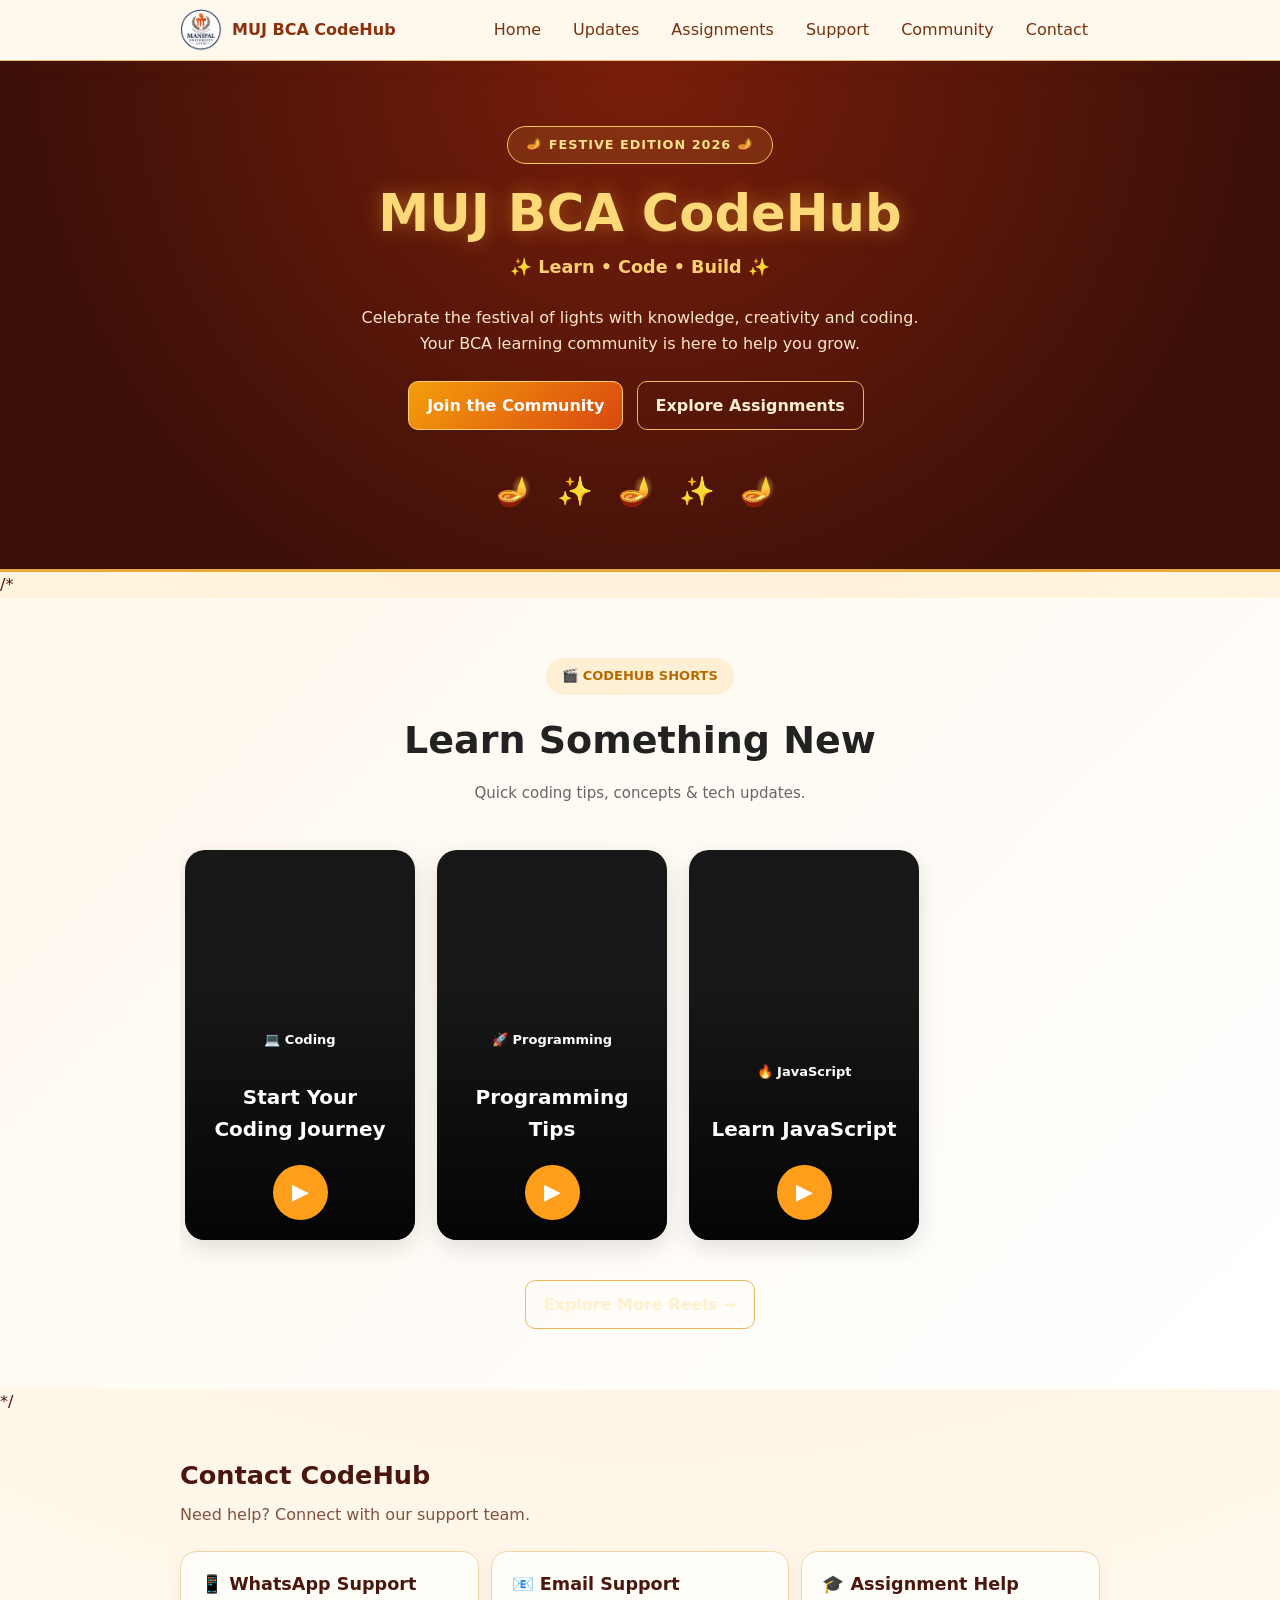
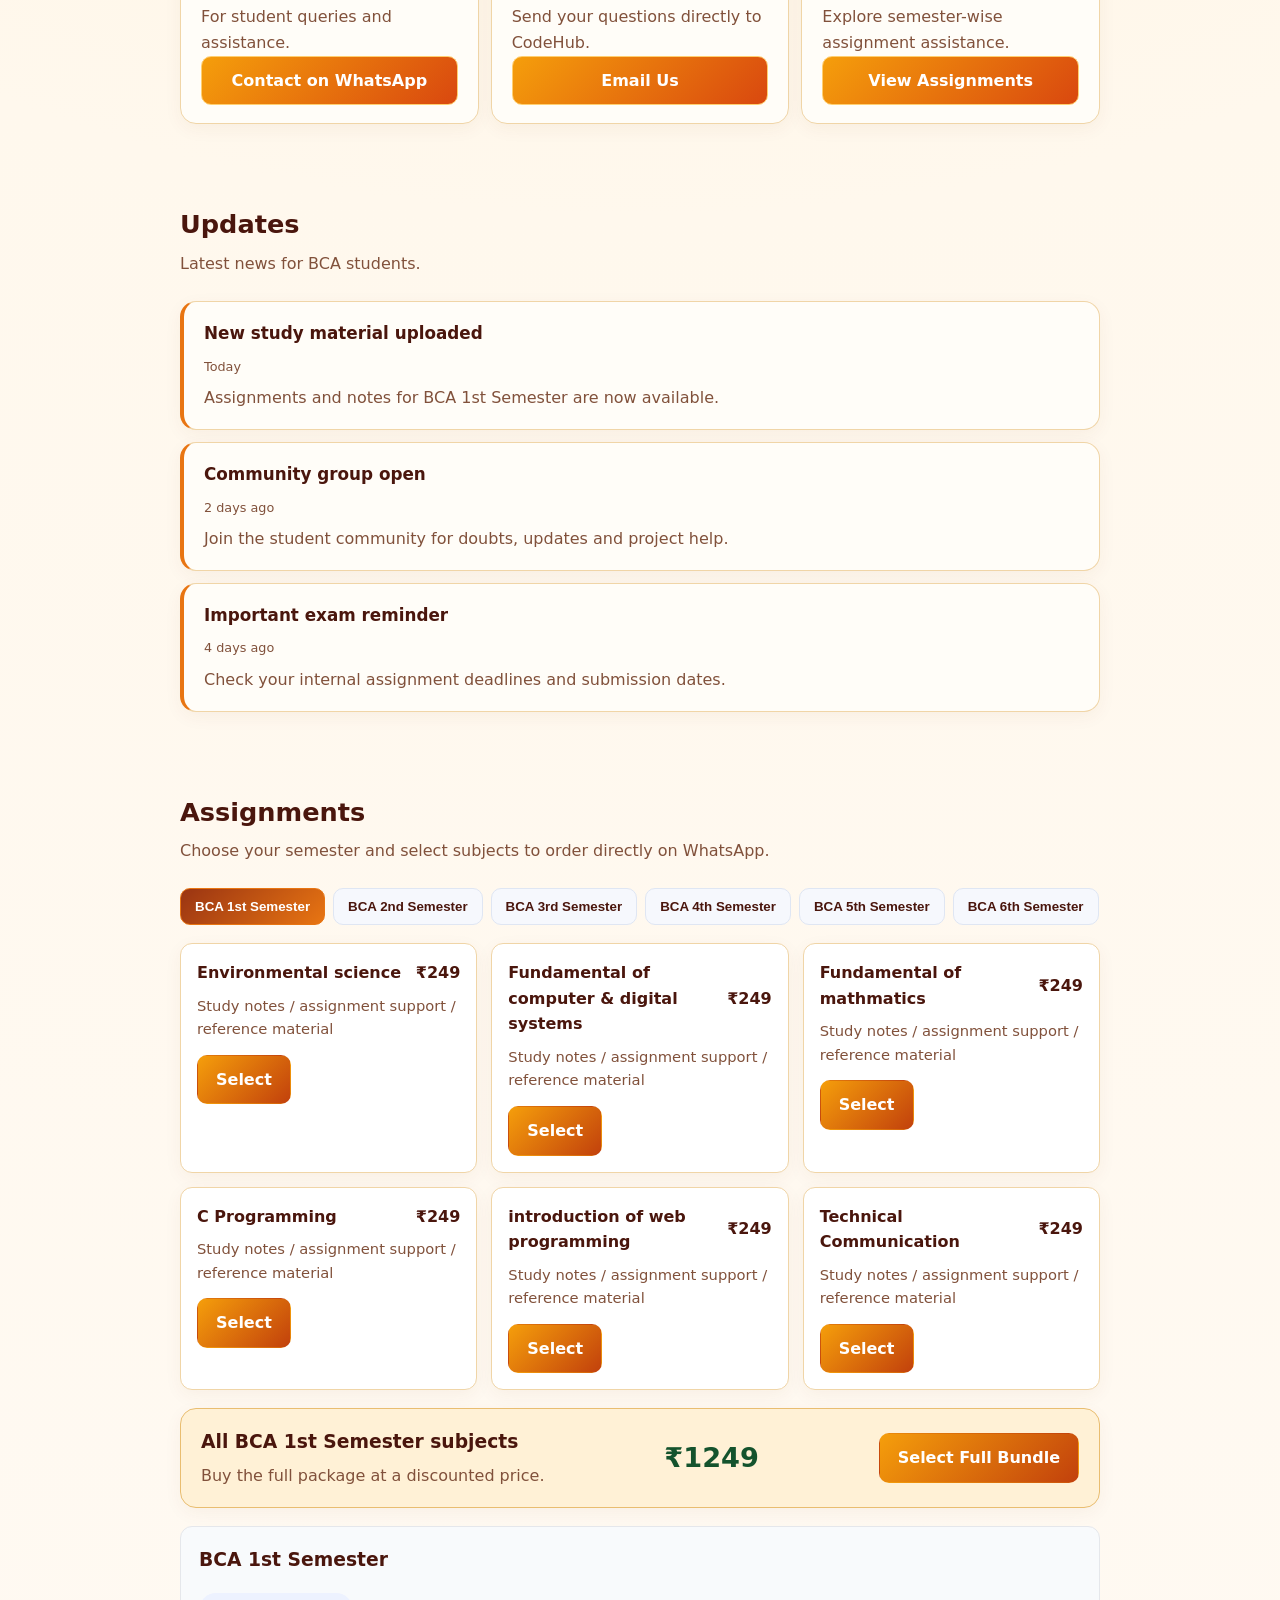
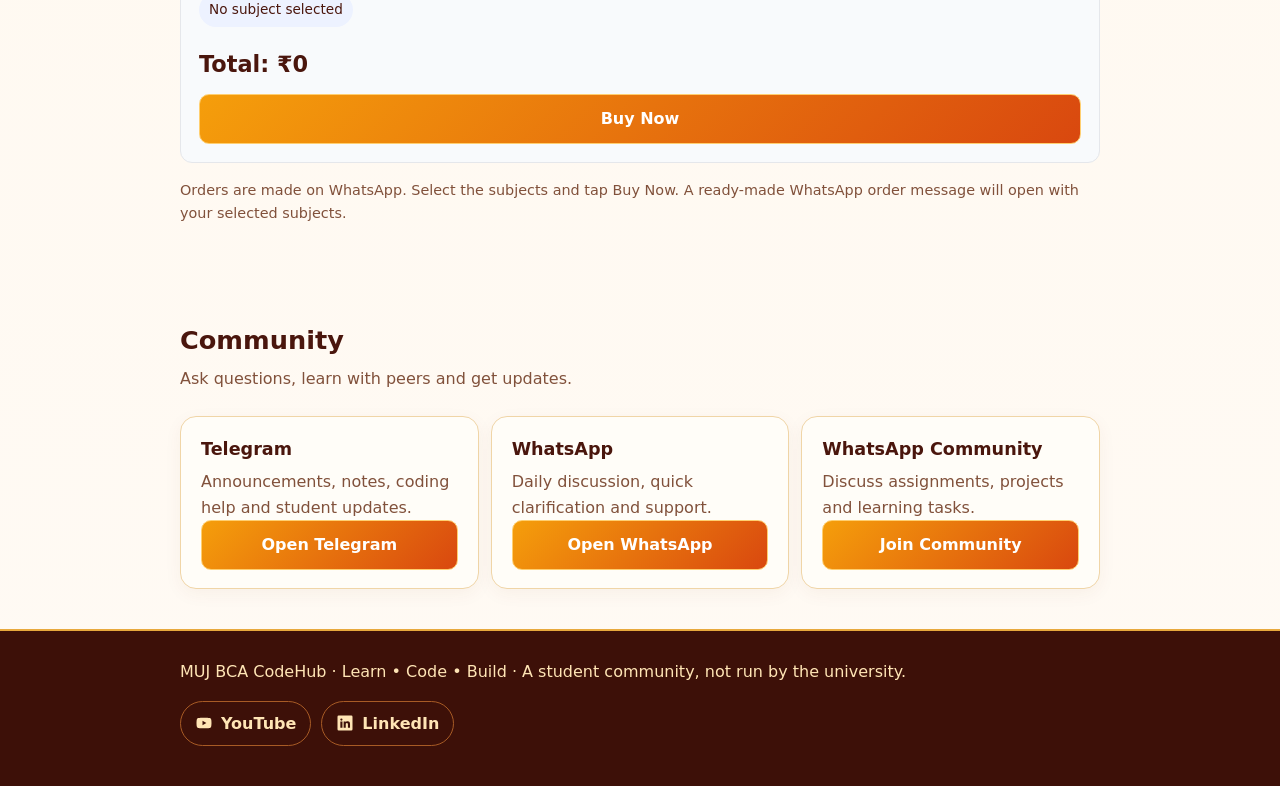
==== commit 05121086: "Update index.html  short video close" ====
--- a/index.html
+++ b/index.html
@@ -64,6 +64,7 @@
   </div>
 </section>
 
+/*
 
 <!-- ===== CODEHUB REELS SECTION ===== -->
 
@@ -152,7 +153,7 @@
 </section>
 
 <!-- ===== END CODEHUB REELS ===== -->
-
+*/
 
 <section id="contact">
   <div class="wrap">
--- a/style.css
+++ b/style.css
@@ -650,4 +650,191 @@
     letter-spacing: 3px;
     font-size: 1.5rem;
   }
-}+}
+
+
+
+/* ===== CODEHUB REELS SECTION ===== */
+
+.reels-section {
+  padding: 60px 20px;
+  background: linear-gradient(135deg, #fff8ed, #ffffff);
+  overflow: hidden;
+}
+
+.reels-heading {
+  text-align: center;
+  margin-bottom: 35px;
+}
+
+.reels-badge {
+  display: inline-block;
+  background: #fff0d5;
+  color: #b86a00;
+  padding: 8px 16px;
+  border-radius: 30px;
+  font-size: 13px;
+  font-weight: 700;
+}
+
+.reels-heading h2 {
+  font-size: clamp(26px, 5vw, 38px);
+  margin: 15px 0 10px;
+  color: #222;
+}
+
+.reels-heading p {
+  color: #666;
+  font-size: 15px;
+}
+
+.reels-container {
+  display: flex;
+  gap: 22px;
+  overflow-x: auto;
+  padding: 10px 5px 25px;
+  scroll-snap-type: x mandatory;
+  scrollbar-width: thin;
+}
+
+.reel-card {
+  position: relative;
+  flex: 0 0 230px;
+  height: 390px;
+  border-radius: 20px;
+  overflow: hidden;
+  background: #171717;
+  scroll-snap-align: start;
+  box-shadow: 0 8px 25px rgba(0, 0, 0, 0.12);
+  cursor: pointer;
+  transition: transform 0.3s ease;
+}
+
+.reel-card:hover {
+  transform: translateY(-5px);
+}
+
+.reel-video {
+  width: 100%;
+  height: 100%;
+  object-fit: cover;
+  display: block;
+}
+
+.reel-overlay {
+  position: absolute;
+  inset: 0;
+  display: flex;
+  flex-direction: column;
+  justify-content: flex-end;
+  align-items: center;
+  padding: 20px;
+  text-align: center;
+  color: white;
+  background: linear-gradient(
+    to top,
+    rgba(0, 0, 0, 0.8),
+    transparent 65%
+  );
+  pointer-events: none;
+}
+
+.reel-category {
+  font-size: 13px;
+  font-weight: 700;
+  margin-bottom: 10px;
+}
+
+.reel-overlay h3 {
+  font-size: 20px;
+  margin-bottom: 20px;
+}
+
+.reel-play-btn {
+  width: 55px;
+  height: 55px;
+  border: none;
+  border-radius: 50%;
+  background: #ff9f1c;
+  color: white;
+  font-size: 22px;
+  cursor: pointer;
+  pointer-events: auto;
+}
+
+.reels-footer {
+  text-align: center;
+  margin-top: 15px;
+}
+
+/* MOBILE */
+
+@media (max-width: 600px) {
+  .reels-section {
+    padding: 40px 12px;
+  }
+
+  .reels-container {
+    gap: 15px;
+  }
+
+  .reel-card {
+    flex: 0 0 190px;
+    height: 330px;
+  }
+
+  .reel-overlay h3 {
+    font-size: 17px;
+  }
+}
+
+/* ===== END REELS CSS ===== */
+
+
+
+
+/* ===== REEL FULLSCREEN MODAL ===== */
+
+.reel-modal {
+  position: fixed;
+  inset: 0;
+  z-index: 99999;
+
+  display: flex;
+  align-items: center;
+  justify-content: center;
+
+  background: rgba(0, 0, 0, 0.96);
+  padding: 15px;
+}
+
+.reel-modal-video {
+  width: 100%;
+  max-width: 450px;
+  height: 90vh;
+
+  object-fit: contain;
+  background: #000;
+  border-radius: 15px;
+}
+
+.reel-close-btn {
+  position: absolute;
+  top: 20px;
+  right: 20px;
+
+  width: 45px;
+  height: 45px;
+
+  border: none;
+  border-radius: 50%;
+
+  background: #ffffff;
+  color: #111;
+
+  font-size: 22px;
+  cursor: pointer;
+  z-index: 100000;
+}
+
+/* ===== END MODAL CSS ===== */
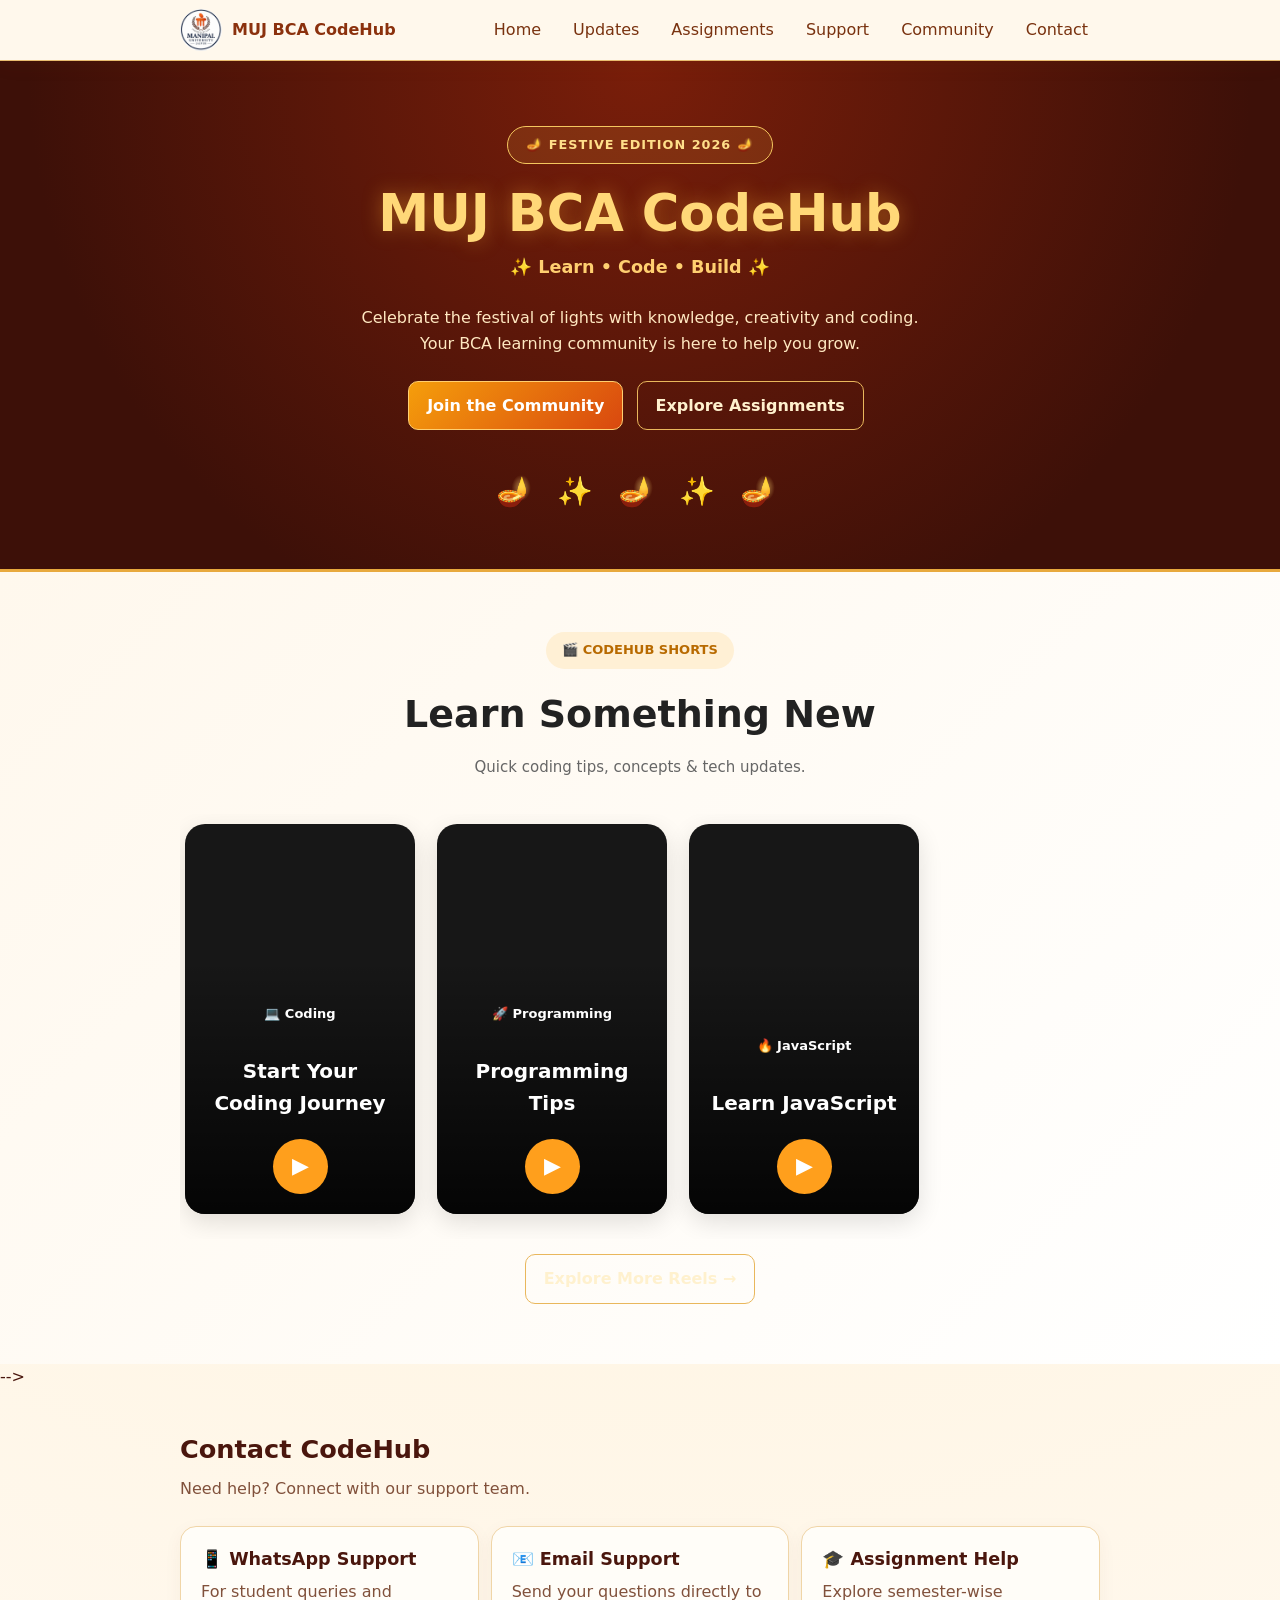
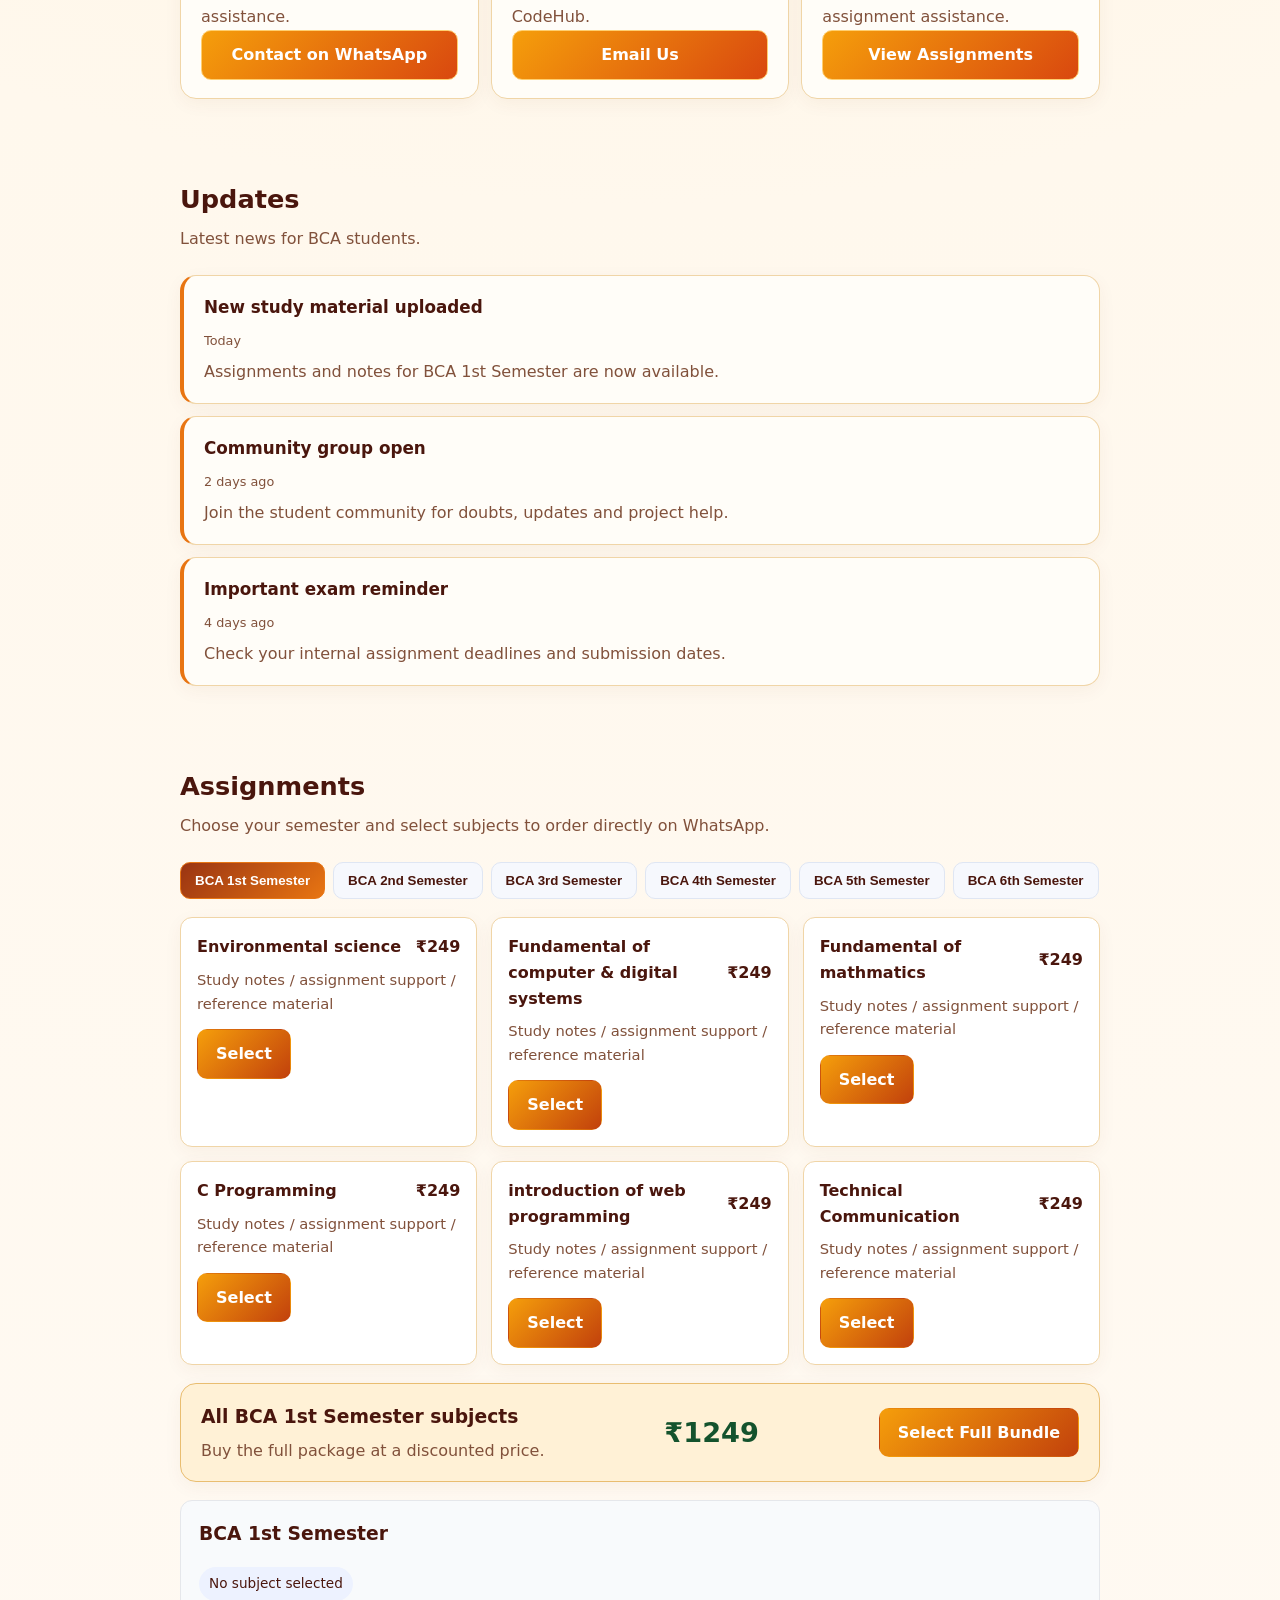
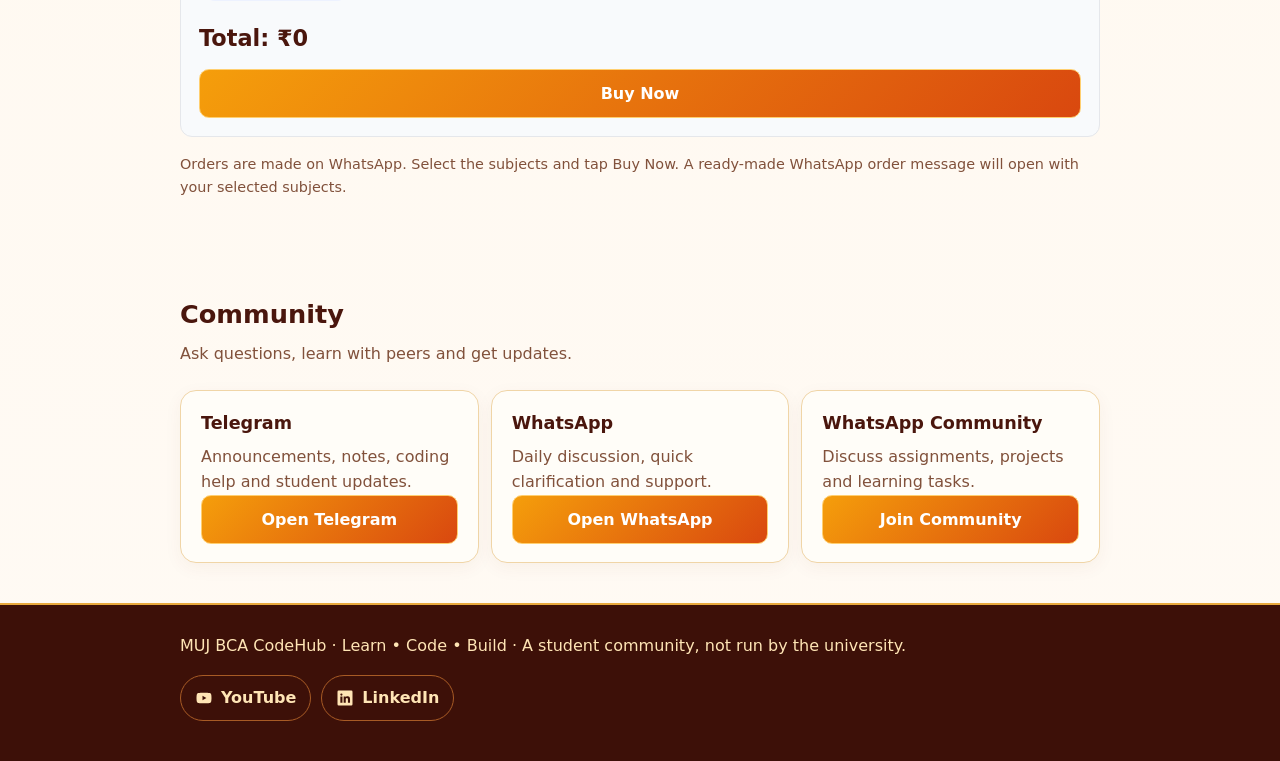
==== commit 2a869a8b: "Update index.html" ====
--- a/index.html
+++ b/index.html
@@ -64,7 +64,7 @@
   </div>
 </section>
 
-/*
+<!--
 
 <!-- ===== CODEHUB REELS SECTION ===== -->
 
@@ -153,7 +153,7 @@
 </section>
 
 <!-- ===== END CODEHUB REELS ===== -->
-*/
+-->
 
 <section id="contact">
   <div class="wrap">
--- a/style.css
+++ b/style.css
@@ -653,7 +653,7 @@
 }
 
 
-
+/*
 /* ===== CODEHUB REELS SECTION ===== */
 
 .reels-section {
@@ -786,7 +786,7 @@
   .reel-overlay h3 {
     font-size: 17px;
   }
-}
+}*/
 
 /* ===== END REELS CSS ===== */
 
@@ -794,6 +794,7 @@
 
 
 /* ===== REEL FULLSCREEN MODAL ===== */
+/*
 
 .reel-modal {
   position: fixed;
@@ -835,6 +836,7 @@
   font-size: 22px;
   cursor: pointer;
   z-index: 100000;
-}
-
-/* ===== END MODAL CSS ===== */+}*/
+
+/* ===== END MODAL CSS ===== */
+*/
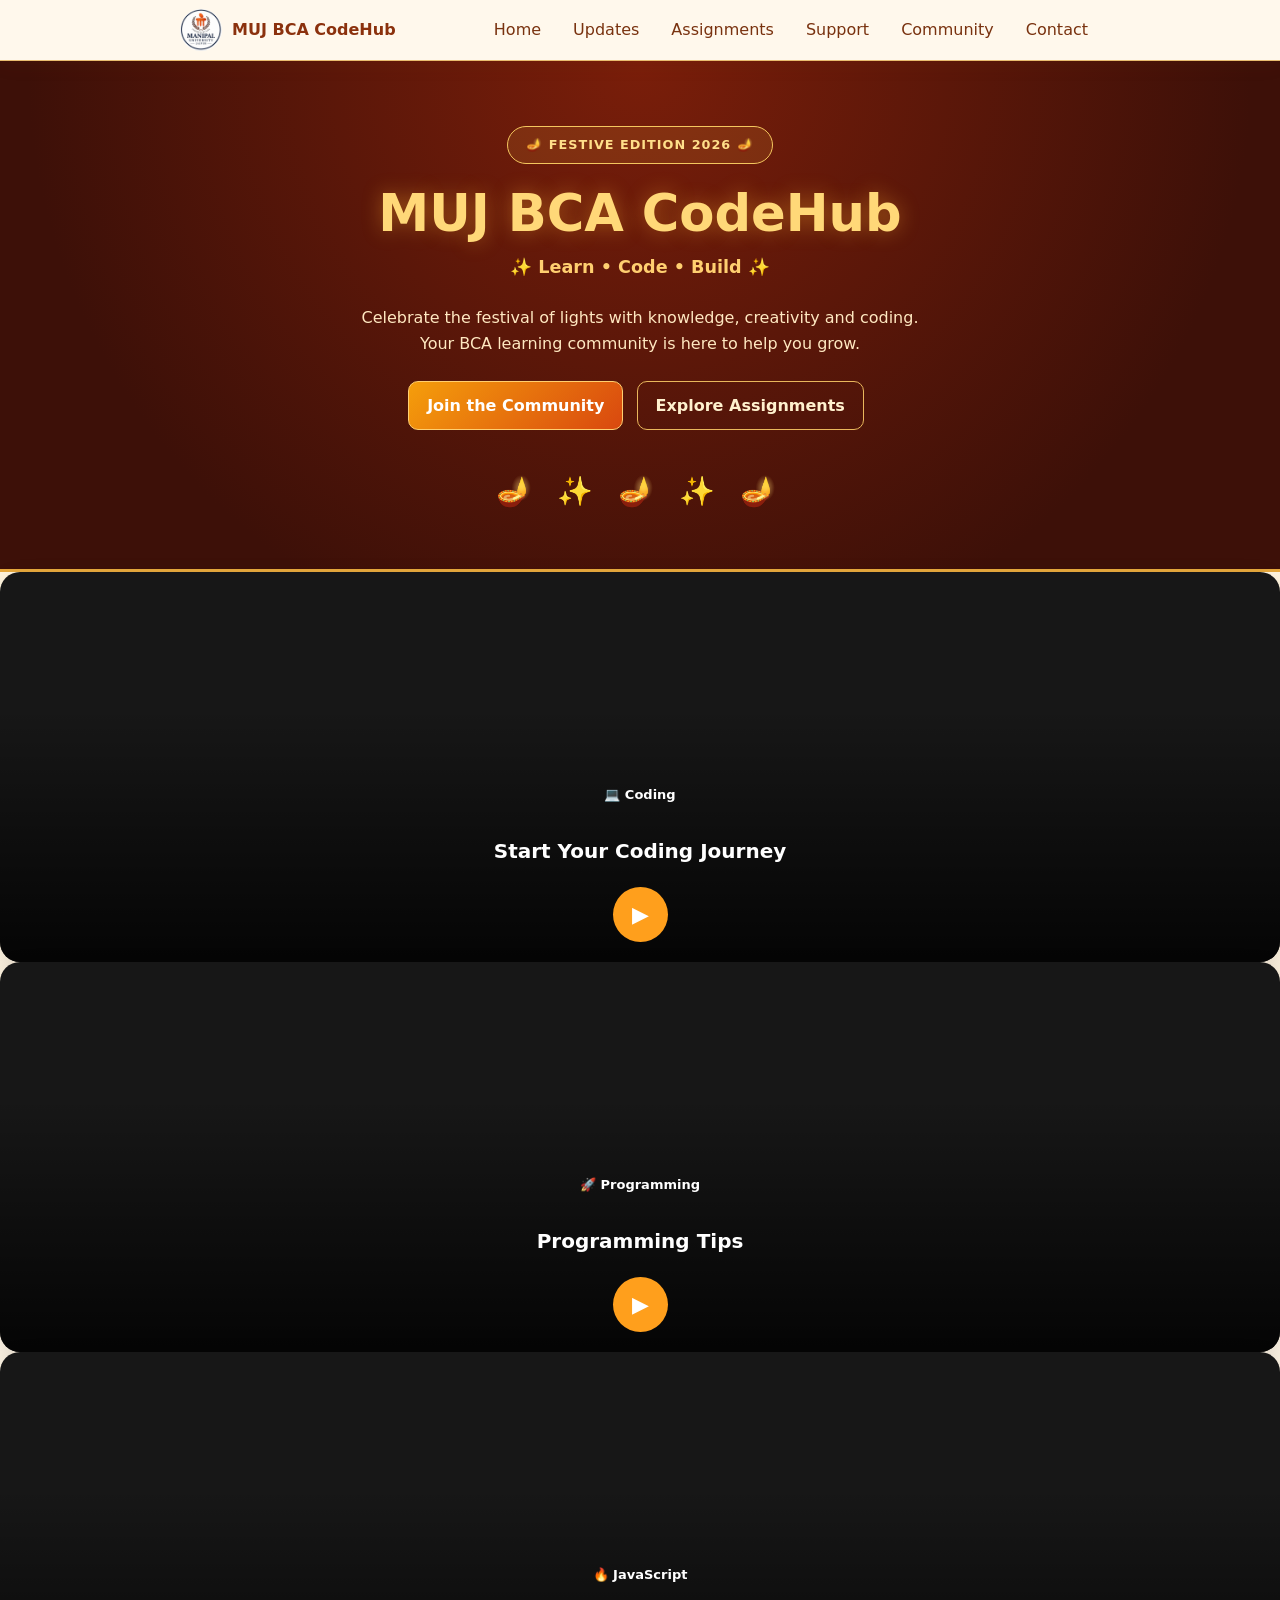
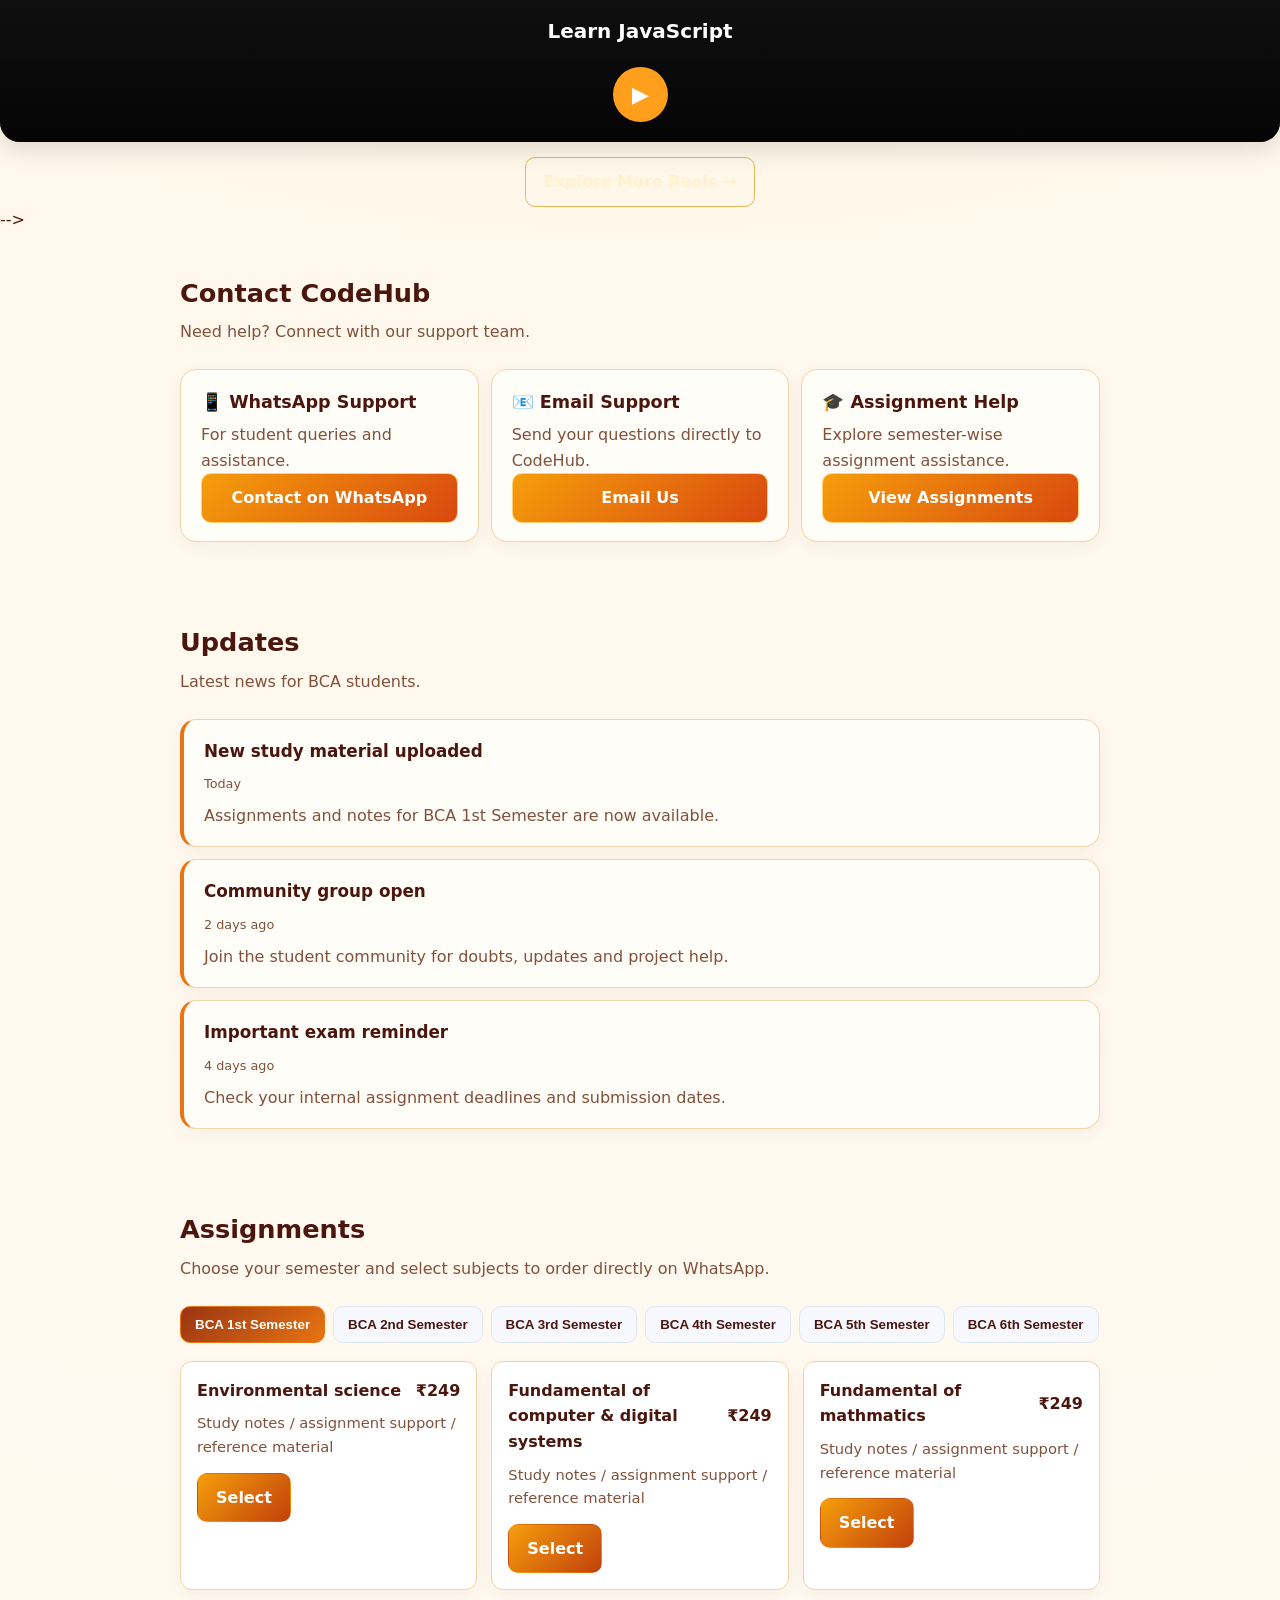
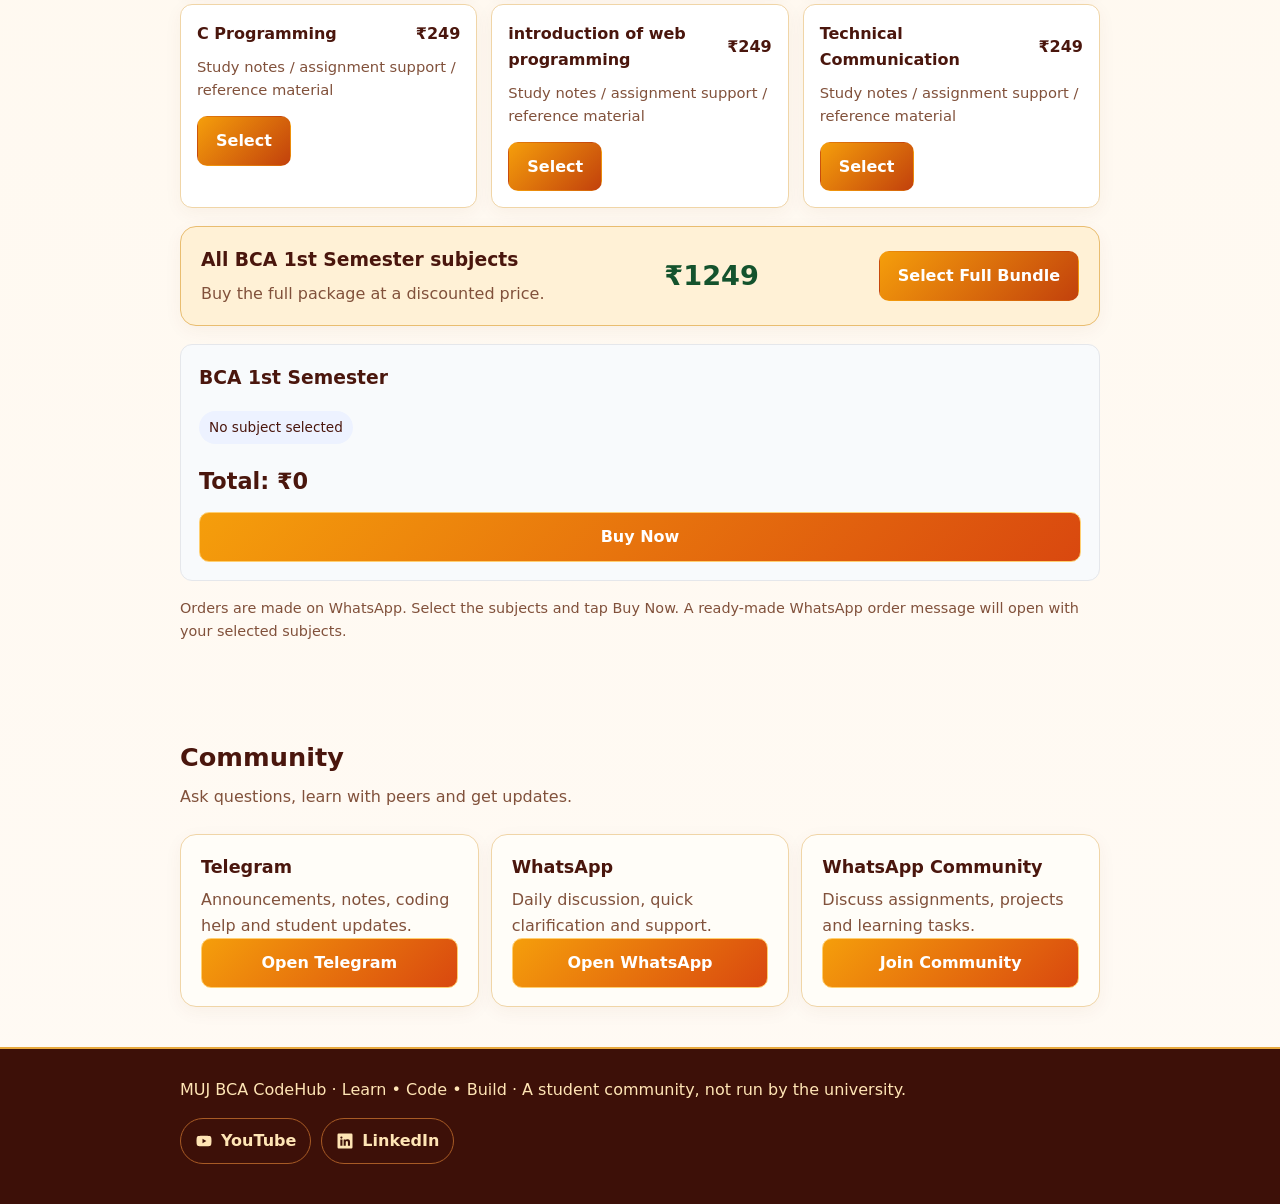
==== commit f69dcb82: "Update index.html" ====
--- a/index.html
+++ b/index.html
@@ -67,7 +67,7 @@
 <!--
 
 <!-- ===== CODEHUB REELS SECTION ===== -->
-
+<!-- 
 <section id="codehub-reels" class="reels-section">
   <div class="wrap">
 
@@ -80,6 +80,7 @@
     </div>
 
     <div class="reels-container">
+-->
 
       <!-- REEL 1 -->
       <article class="reel-card">
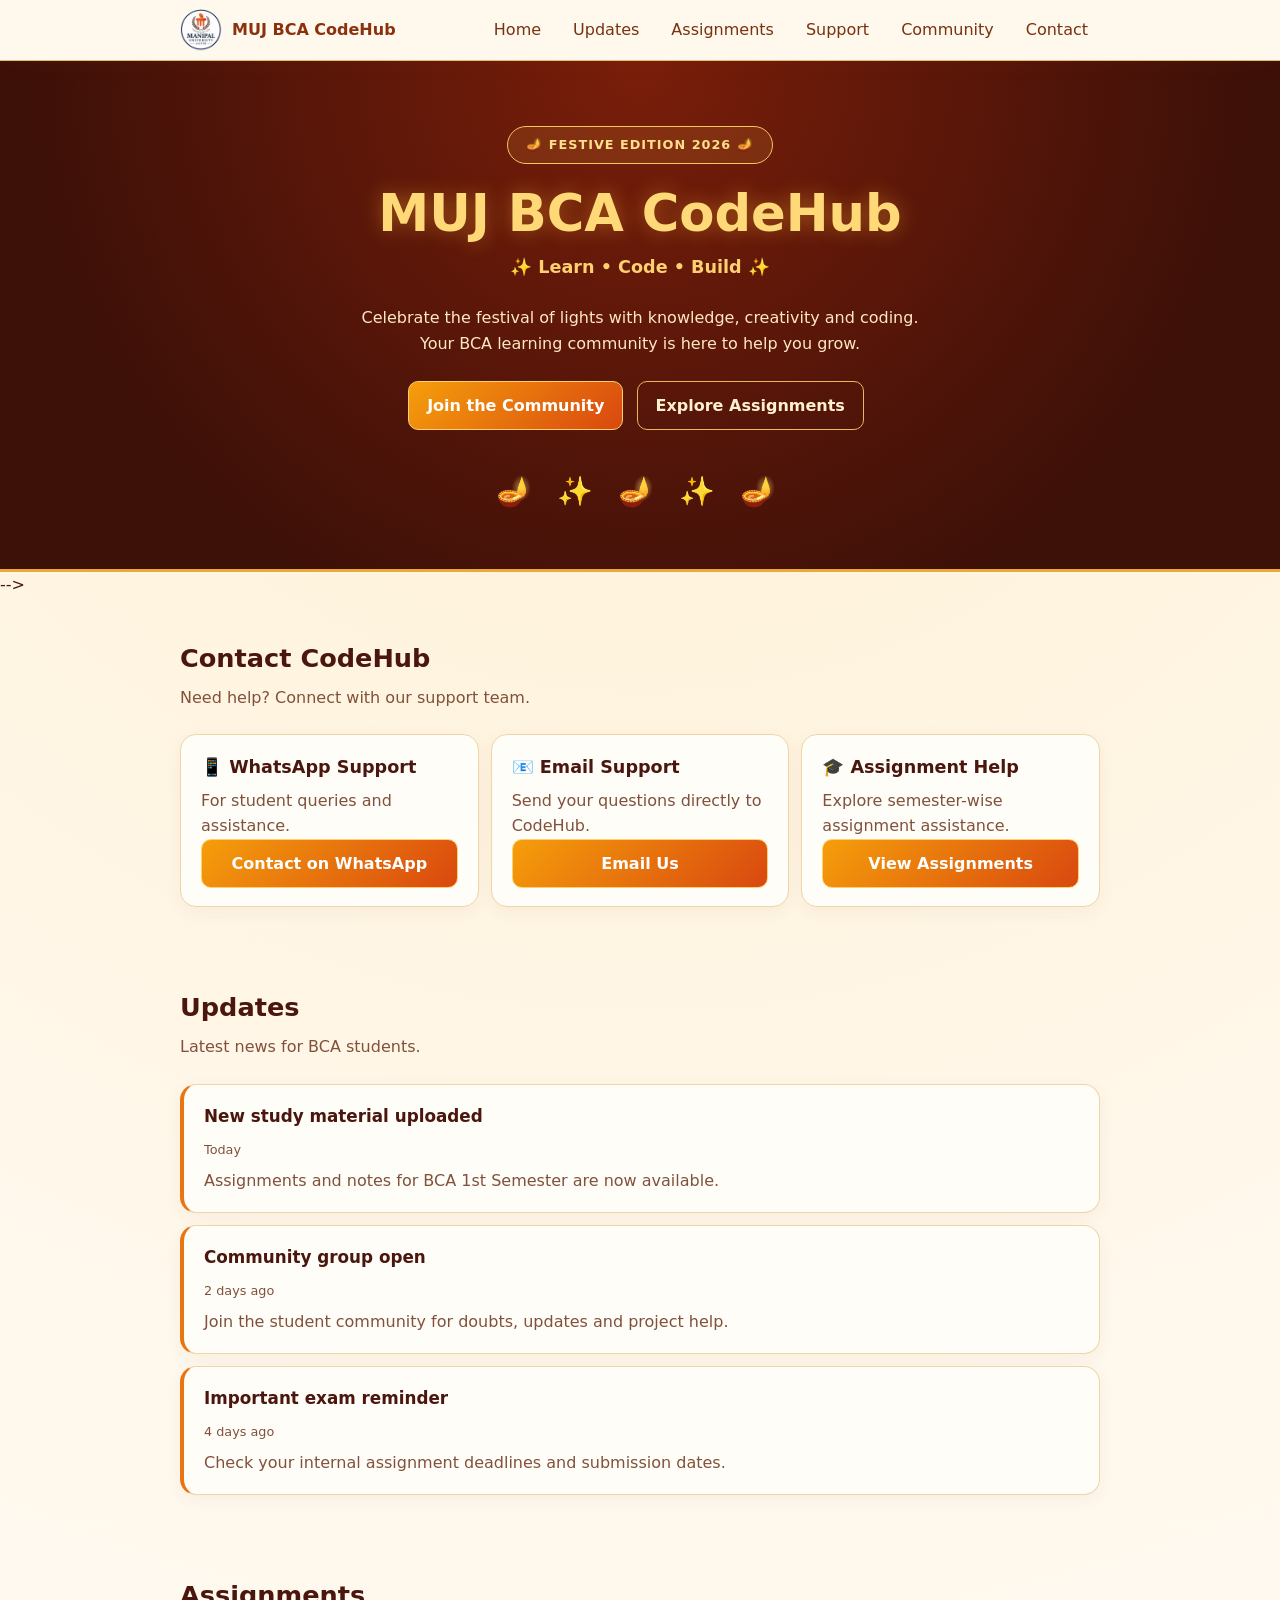
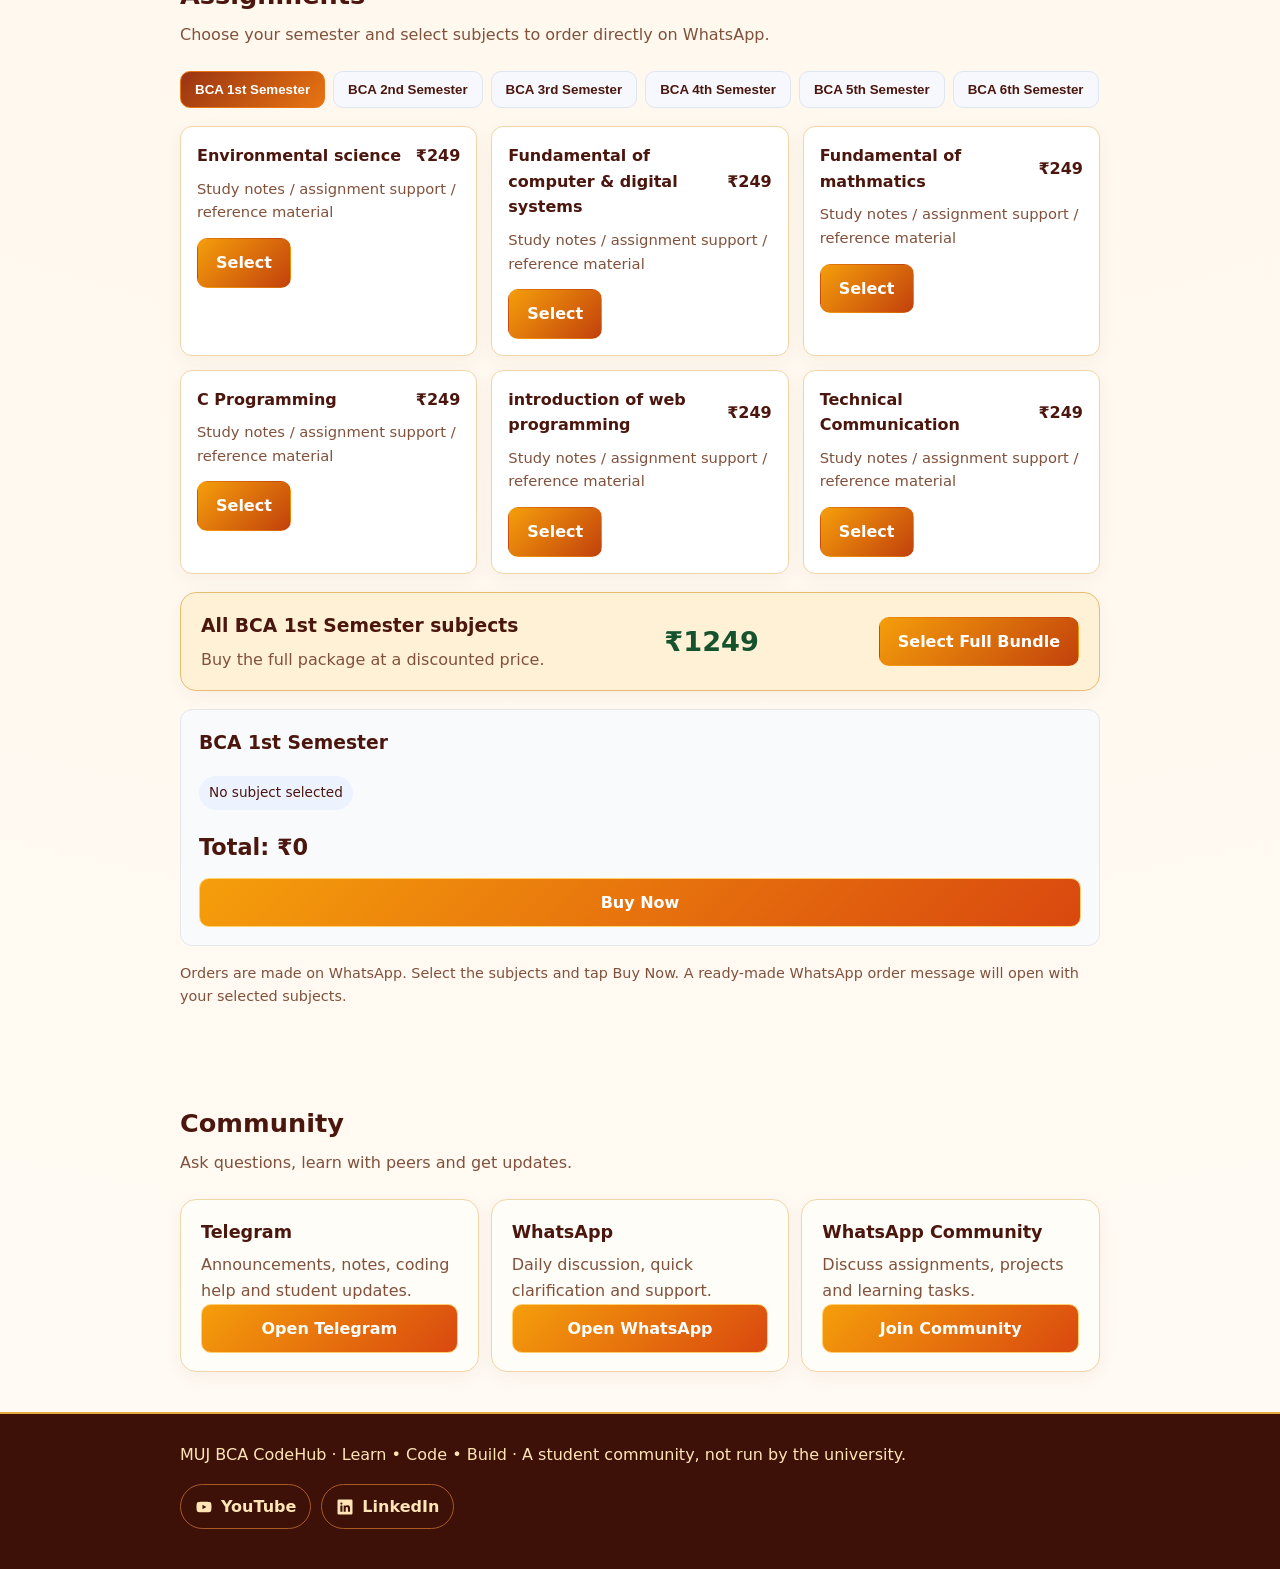
==== commit 0a415e39: "Update index.html" ====
--- a/index.html
+++ b/index.html
@@ -83,6 +83,7 @@
 -->
 
       <!-- REEL 1 -->
+<!-- 
       <article class="reel-card">
         <video
           class="reel-video"
@@ -101,8 +102,9 @@
           </button>
         </div>
       </article>
-
+-->
       <!-- REEL 2 -->
+<!--
       <article class="reel-card">
         <video
           class="reel-video"
@@ -121,8 +123,9 @@
           </button>
         </div>
       </article>
-
+-->
       <!-- REEL 3 -->
+<!--
       <article class="reel-card">
         <video
           class="reel-video"
@@ -152,6 +155,7 @@
 
   </div>
 </section>
+-->
 
 <!-- ===== END CODEHUB REELS ===== -->
 -->
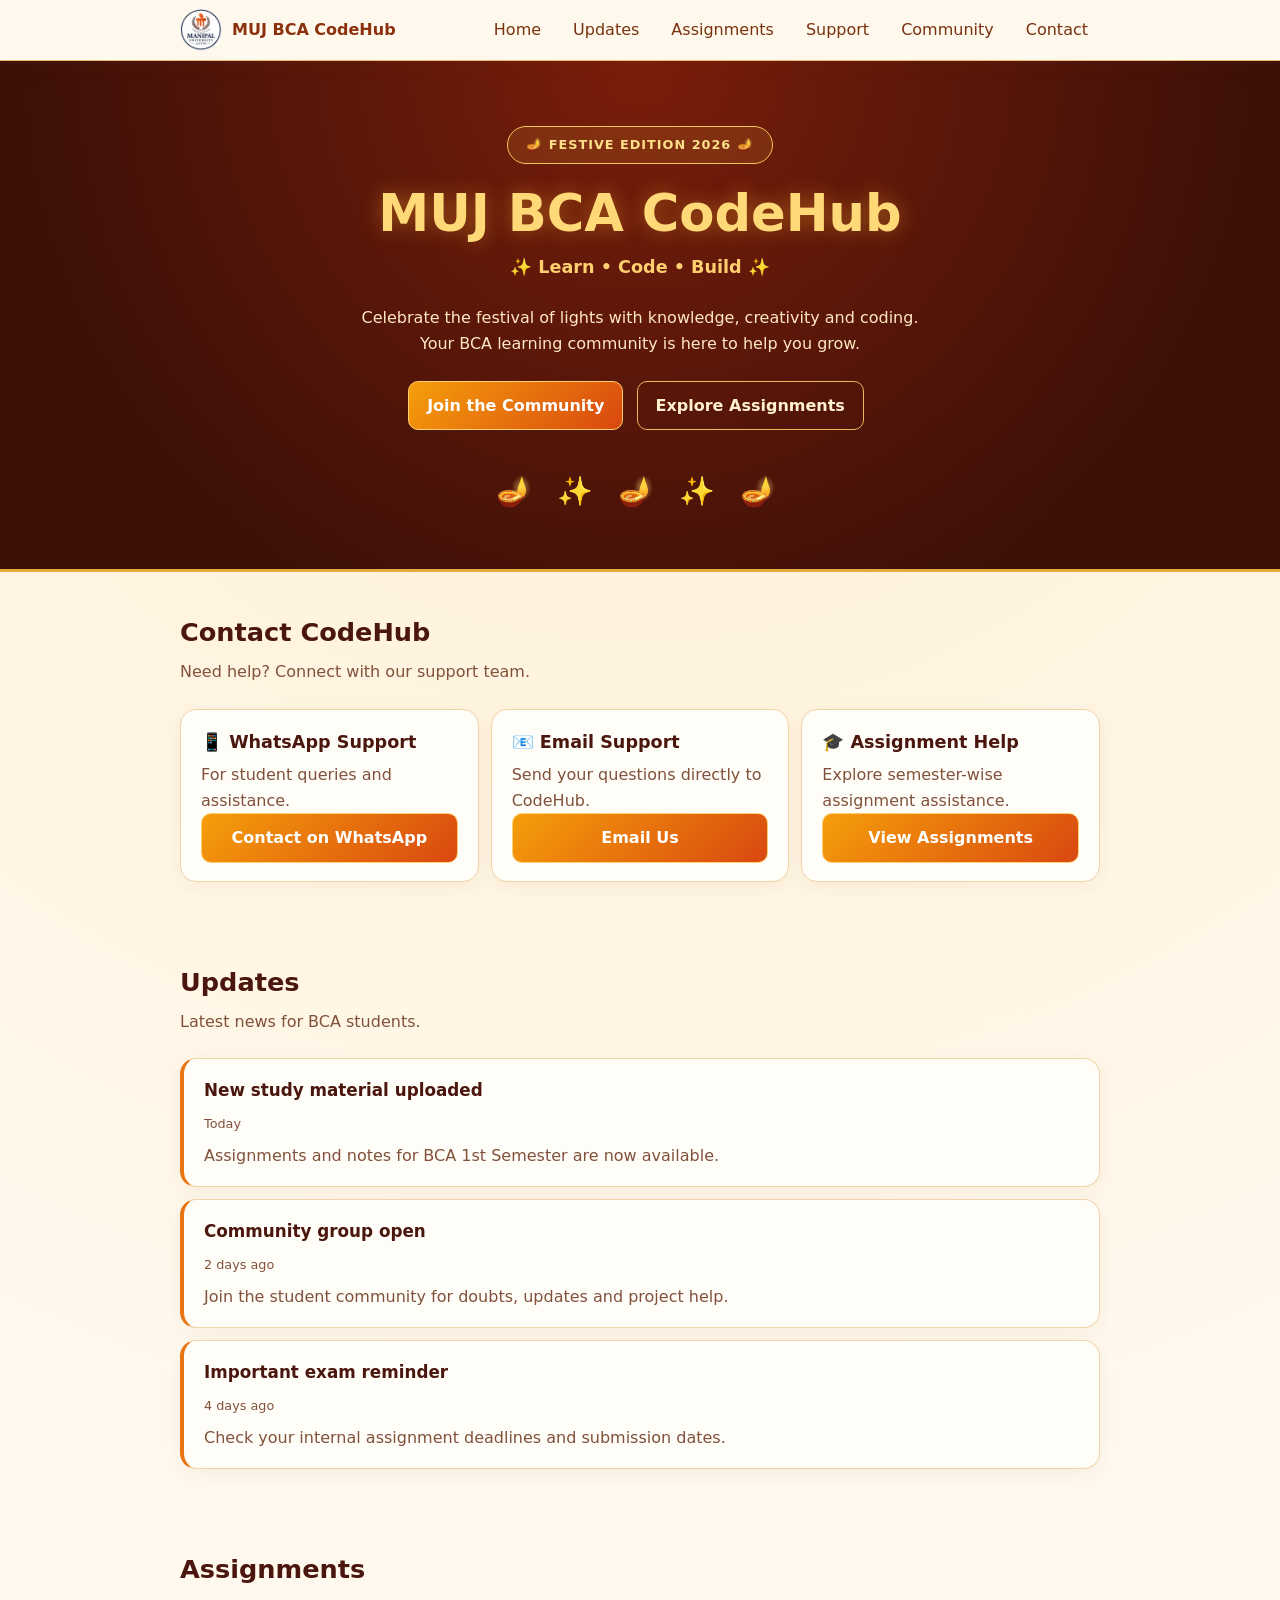
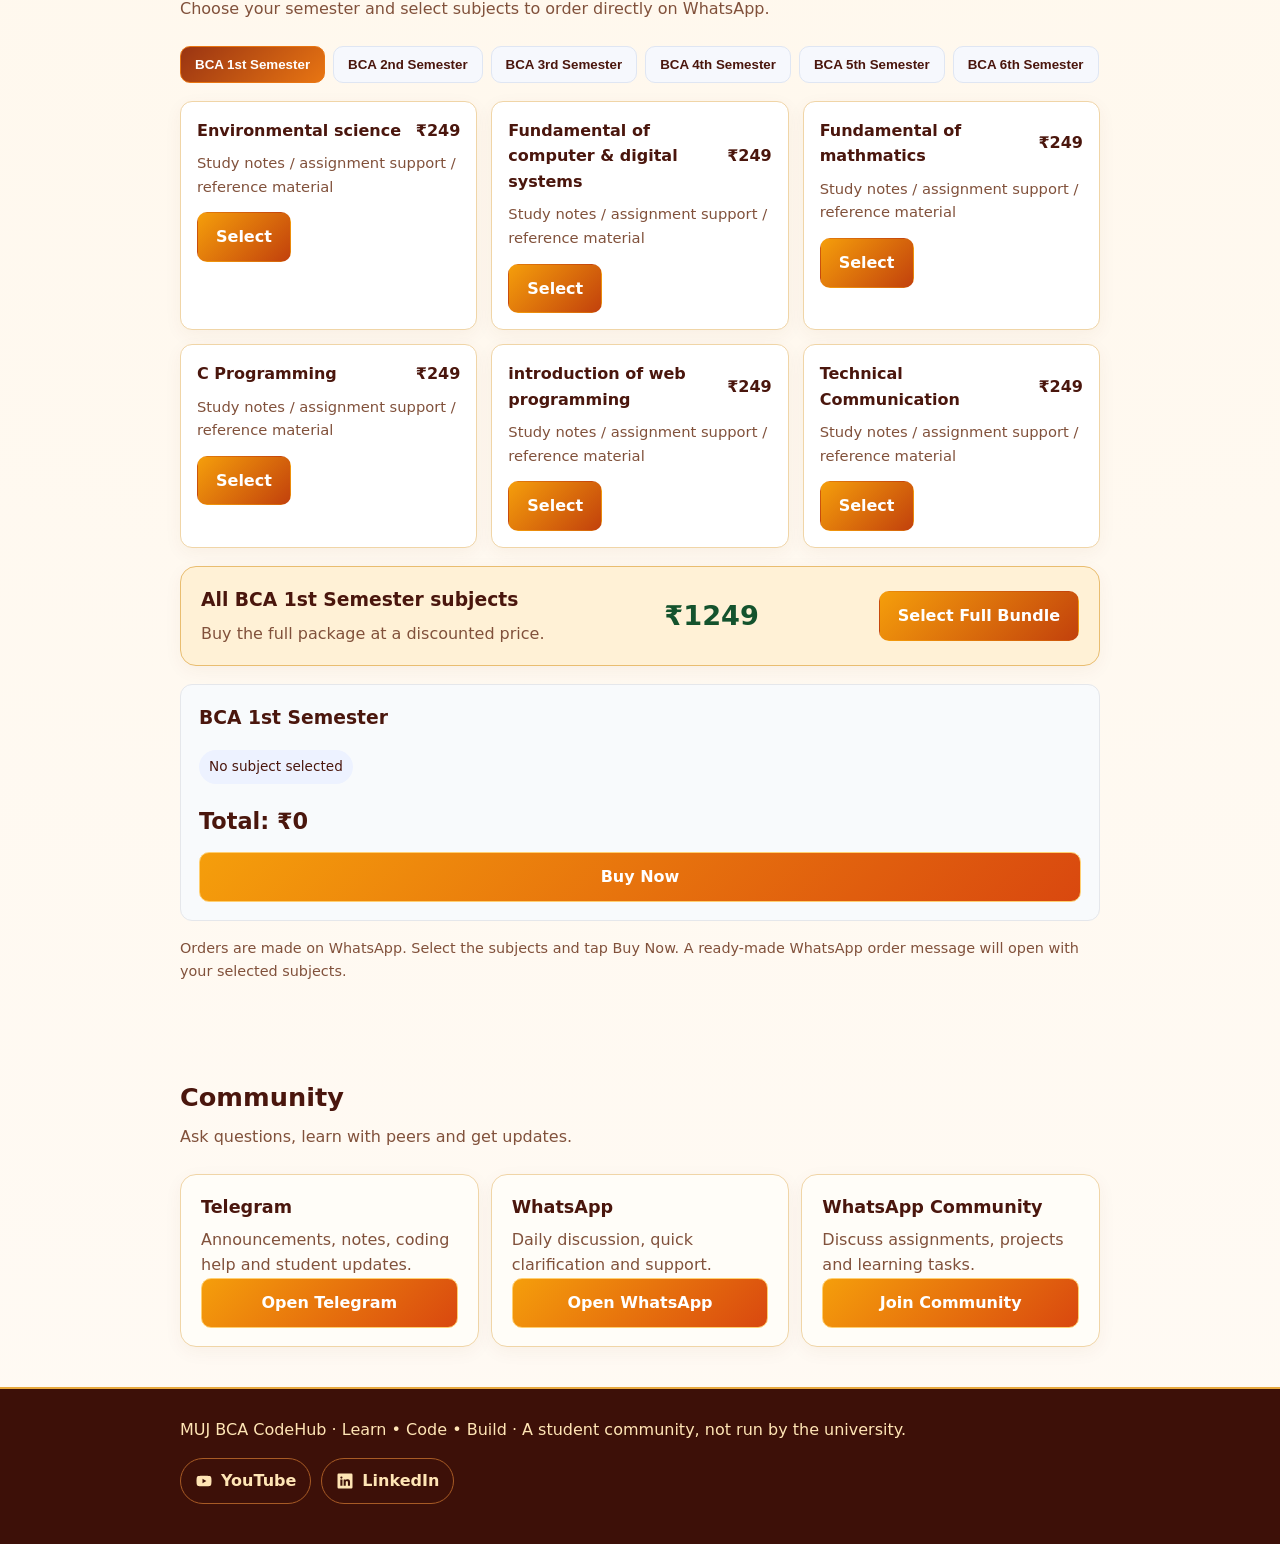
==== commit 9ecbb0f1: "Update index.html" ====
--- a/index.html
+++ b/index.html
@@ -158,7 +158,7 @@
 -->
 
 <!-- ===== END CODEHUB REELS ===== -->
--->
+
 
 <section id="contact">
   <div class="wrap">
